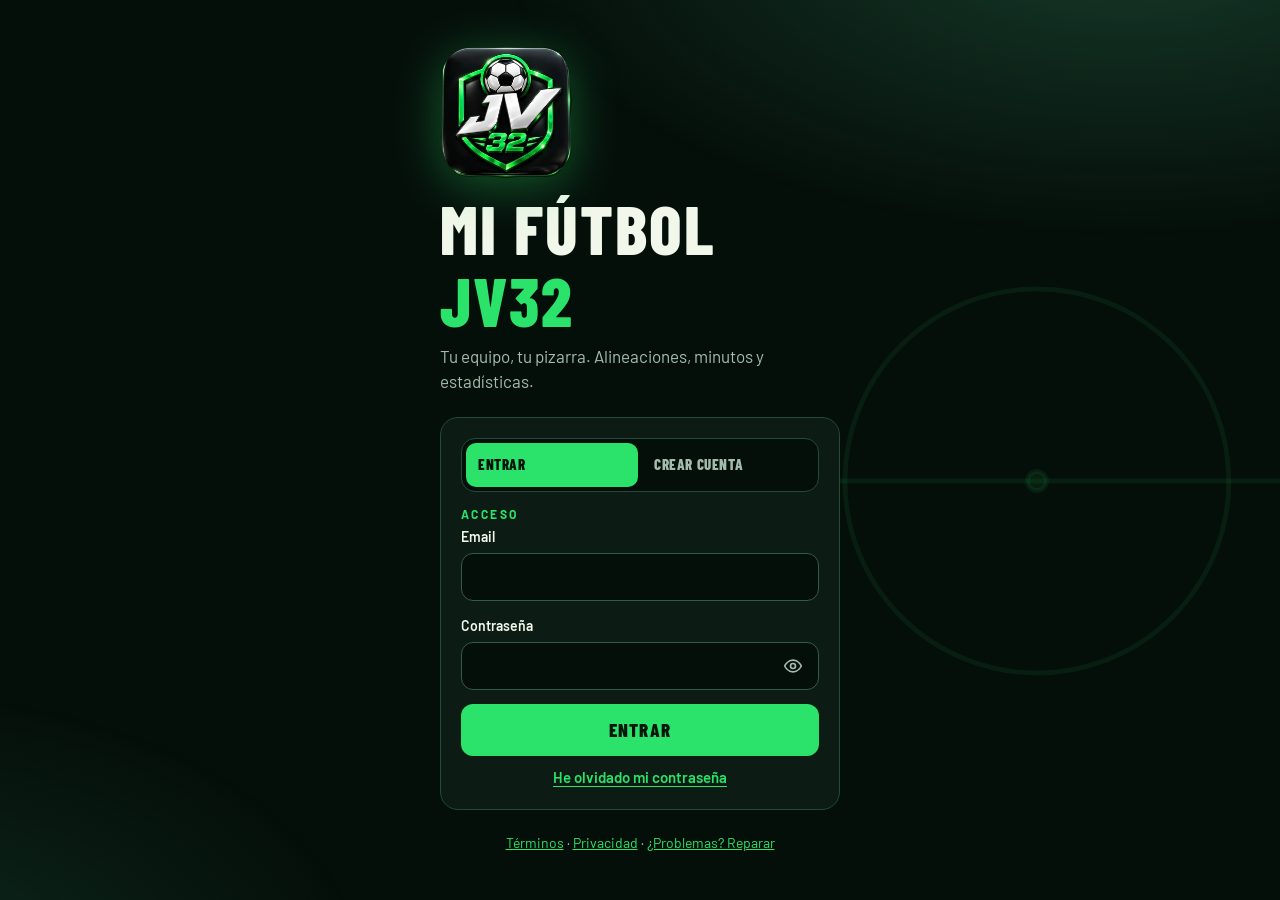
==== index.html @ 144fc96c "v11.64: novedades, guía de uso, tutoriales y pruebas" ====
<!doctype html>
<html lang="es">
<head>
<meta charset="utf-8">
<title>Mi Fútbol JV32</title>
<meta name="app-version" content="11.64">
<meta name="viewport" content="width=device-width,initial-scale=1,viewport-fit=cover">
<meta name="theme-color" content="#050f0a">
<meta name="color-scheme" content="dark">
<meta http-equiv="Content-Security-Policy" content="default-src 'self'; script-src 'self' https://challenges.cloudflare.com; style-src 'self' 'unsafe-inline'; img-src 'self' data: blob: https://tile.openstreetmap.org; font-src 'self'; connect-src 'self' https://*.supabase.co https://nominatim.openstreetmap.org; frame-src https://challenges.cloudflare.com https://www.youtube-nocookie.com; manifest-src 'self'; worker-src 'self'; media-src 'self' blob: https://*.supabase.co; base-uri 'self'; form-action 'self'; object-src 'none'; upgrade-insecure-requests">
<meta name="referrer" content="strict-origin-when-cross-origin">
<meta name="mobile-web-app-capable" content="yes">
<meta name="apple-mobile-web-app-capable" content="yes">
<meta name="apple-mobile-web-app-title" content="Mi Fútbol JV32">
<meta name="apple-mobile-web-app-status-bar-style" content="black-translucent">
<link rel="manifest" href="./manifest.webmanifest">
<link rel="icon" type="image/png" href="./favicon.png">
<link rel="apple-touch-icon" href="./apple-touch-icon.png">
<link rel="preload" href="barlow-400.woff2" as="font" type="font/woff2" crossorigin>
<link rel="stylesheet" href="logo.css?v=11.64">
<link rel="stylesheet" href="styles.css?v=11.64">
<script src="supabase.js"></script>
<script src="config.js"></script>
</head>
<body>
</head>
<body>
<main id="login" class="login"><div><span class="mark xl" role="img" aria-label="Logo JV32"></span><h1 class="login-h1">Mi Fútbol <i>JV32</i></h1><p class="tag">Tu equipo, tu pizarra. Alineaciones, minutos y estadísticas.</p></div><section class="panel"><div class="seg" role="tablist" aria-label="Acceso"><button type="button" role="tab" data-am="login" class="on" aria-selected="true">Entrar</button><button type="button" role="tab" data-am="signup" aria-selected="false">Crear cuenta</button></div><div class="kicker" id="kick">Acceso</div><div id="loginmsg" aria-live="polite"></div><form id="auth" novalidate><label data-f="mail">Email<input name="email" type="email" required autocomplete="username" inputmode="email"></label><label data-f="pw">Contraseña<span class="pw"><input name="password" type="password" minlength="6" required autocomplete="current-password"><button type="button" class="eye" aria-pressed="false" aria-label="Mostrar contraseña"><svg class="ic" width="20" height="20" viewBox="0 0 24 24" fill="none" stroke="currentColor" stroke-width="2" stroke-linecap="round" stroke-linejoin="round" aria-hidden="true"><path d="M2 12s3.5-7 10-7 10 7 10 7-3.5 7-10 7S2 12 2 12z"/><circle cx="12" cy="12" r="3"/></svg></button></span></label><label data-f="pw2" class="hidden">Repite la contraseña<span class="pw"><input name="password2" type="password" autocomplete="new-password"><button type="button" class="eye" aria-pressed="false" aria-label="Mostrar contraseña"><svg class="ic" width="20" height="20" viewBox="0 0 24 24" fill="none" stroke="currentColor" stroke-width="2" stroke-linecap="round" stroke-linejoin="round" aria-hidden="true"><path d="M2 12s3.5-7 10-7 10 7 10 7-3.5 7-10 7S2 12 2 12z"/><circle cx="12" cy="12" r="3"/></svg></button></span></label><label class="chk hidden" data-f="terms"><input type="checkbox" name="terms"><span>He leído y acepto los <a href="#" data-legal="terms">términos de uso</a> y la <a href="#" data-legal="privacy">política de privacidad</a>.</span></label><div id="captcha" class="hidden"></div><button class="primary" id="goBtn" data-auth="login">Entrar</button><button type="button" class="lnk" id="forgot" data-am="reset">He olvidado mi contraseña</button></form></section><p class="legal-links"><a href="#" data-legal="terms">Términos</a> · <a href="#" data-legal="privacy">Privacidad</a> · <a href="#" data-repair>¿Problemas? Reparar</a></p></main>
<div id="app" class="hidden">
<header class="head"><div class="head-in"><div class="brand"><span class="mark" role="img" aria-label="Logo JV32"></span><img id="clubEsc" class="club-esc hidden" alt=""><span class="word">Mi Fútbol <i>JV32</i></span></div><div class="hbtns"><button class="ib" id="sbtn" aria-label="Buscar" title="Buscar"><svg class="ic" width="20" height="20" viewBox="0 0 24 24" fill="none" stroke="currentColor" stroke-width="2" stroke-linecap="round" stroke-linejoin="round" aria-hidden="true"><circle cx="11" cy="11" r="7"/><path d="m21 21-4.3-4.3"/></svg></button><button class="ib" id="acct" aria-label="Mi cuenta" title="Mi cuenta"><svg class="ic" width="20" height="20" viewBox="0 0 24 24" fill="none" stroke="currentColor" stroke-width="2" stroke-linecap="round" stroke-linejoin="round" aria-hidden="true"><path d="M19 21v-2a4 4 0 0 0-4-4H9a4 4 0 0 0-4 4v2"/><circle cx="12" cy="7" r="4"/></svg></button><button class="ib" id="logout" aria-label="Salir" title="Salir"><svg class="ic" width="20" height="20" viewBox="0 0 24 24" fill="none" stroke="currentColor" stroke-width="2" stroke-linecap="round" stroke-linejoin="round" aria-hidden="true"><path d="M9 21H5a2 2 0 0 1-2-2V5a2 2 0 0 1 2-2h4"/><path d="m16 17 5-5-5-5"/><path d="M21 12H9"/></svg></button></div></div></header>
<main class="wrap"><div id="finPro" class="fin-pro-aviso hidden" role="status"></div><div class="switch" role="group" aria-label="Modalidad"><button data-mode="7" class="on" aria-pressed="true">Fútbol 7</button><button data-mode="11" aria-pressed="false">Fútbol 11</button><button data-mode="fs" aria-pressed="false">Fútbol sala</button></div><div id="teams" class="teams"></div><div id="stats" class="stats"></div><div id="view"></div></main>
<nav class="dock" aria-label="Secciones"><button data-tab="inicio" id="iniTab"><svg class="ic" width="24" height="24" viewBox="0 0 24 24" fill="none" stroke="currentColor" stroke-width="2" stroke-linecap="round" stroke-linejoin="round" aria-hidden="true"><path d="m3 10 9-7 9 7v10a2 2 0 0 1-2 2h-4v-7H9v7H5a2 2 0 0 1-2-2z"/></svg><span>Inicio</span></button><button data-tab="plantilla"><svg class="ic" width="24" height="24" viewBox="0 0 24 24" fill="none" stroke="currentColor" stroke-width="2" stroke-linecap="round" stroke-linejoin="round" aria-hidden="true"><path d="M16 21v-2a4 4 0 0 0-4-4H6a4 4 0 0 0-4 4v2"/><circle cx="9" cy="7" r="4"/><path d="M22 21v-2a4 4 0 0 0-3-3.87"/><path d="M16 3.13a4 4 0 0 1 0 7.75"/></svg><span>Plantilla</span></button><button data-tab="partidos"><svg class="ic" width="24" height="24" viewBox="0 0 24 24" fill="none" stroke="currentColor" stroke-width="2" stroke-linecap="round" stroke-linejoin="round" aria-hidden="true"><rect x="3" y="4" width="18" height="18" rx="2"/><path d="M16 2v4M8 2v4M3 10h18"/></svg><span>Partidos</span></button><button data-tab="pizarra"><svg class="ic" width="24" height="24" viewBox="0 0 24 24" fill="none" stroke="currentColor" stroke-width="2" stroke-linecap="round" stroke-linejoin="round" aria-hidden="true"><path d="M12 20h9"/><path d="M16.4 3.6a2.1 2.1 0 0 1 3 3L7.7 18.6a2 2 0 0 1-.9.5l-3 .9a.5.5 0 0 1-.6-.6l.9-3a2 2 0 0 1 .5-.9z"/></svg><span>Pizarra</span></button><button data-tab="entrenos" id="trTab" class="hidden"><svg class="ic" width="24" height="24" viewBox="0 0 24 24" fill="none" stroke="currentColor" stroke-width="2" stroke-linecap="round" stroke-linejoin="round" aria-hidden="true"><rect x="8" y="2" width="8" height="4" rx="1"/><path d="M16 4h2a2 2 0 0 1 2 2v14a2 2 0 0 1-2 2H6a2 2 0 0 1-2-2V6a2 2 0 0 1 2-2h2"/><path d="m9 14 2 2 4-4"/></svg><span>Entrenos</span></button><button data-tab="resumen"><svg class="ic" width="24" height="24" viewBox="0 0 24 24" fill="none" stroke="currentColor" stroke-width="2" stroke-linecap="round" stroke-linejoin="round" aria-hidden="true"><path d="M3 3v18h18"/><path d="M18 17V9"/><path d="M13 17V5"/><path d="M8 17v-3"/></svg><span>Estadísticas</span></button></nav>
<div id="message" class="toasts" aria-live="polite"></div>
</div>
<div id="modal" class="modal hidden" role="dialog" aria-modal="true" aria-labelledby="modalTitle"><div class="dialog"><h2 id="modalTitle">Jugador</h2><form id="playerForm"><label>Nombre<input name="nombre" required maxlength="90" autocomplete="off"></label><label>Dorsal (opcional)<input name="dorsal" type="number" min="0" max="99" step="1" inputmode="numeric" placeholder="Ej.: 7"></label><div class="fi-form"><label>Posición habitual<select name="posicion"></select></label><label>Otra posición<select name="posicion2"></select></label><label>Pie<select name="pie"></select></label></div><label>Foto (opcional)<input name="foto" type="file" accept="image/*"></label><div class="actions"><button class="primary">Guardar</button><button type="button" class="secondary" id="closeModal">Cancelar</button></div></form></div></div>
<div id="info" class="modal hidden" role="dialog" aria-modal="true" aria-labelledby="infoTitle"><div class="dialog"><h2 id="infoTitle"></h2><div id="infoBody" class="legal"></div><div class="actions"><button type="button" class="secondary" id="closeInfo">Cerrar</button></div></div></div>
<script src="estrategias-fs.js?v=11.64"></script>
<script src="abp.js?v=11.64"></script>
<script src="app.js?v=11.64"></script>
</body>
</html>
---- logo.css ----
:root {
  --logo: url("[data-uri]");
  --wm: url("[data-uri]");
}
---- styles.css ----
@font-face {
  font-family: "Barlow Condensed";
  font-style: normal;
  font-weight: 600;
  font-display: swap;
  src: url(barlow-condensed-600.woff2) format("woff2");
}
@font-face {
  font-family: "Barlow Condensed";
  font-style: normal;
  font-weight: 700;
  font-display: swap;
  src: url(barlow-condensed-700.woff2) format("woff2");
}
@font-face {
  font-family: "Barlow Condensed";
  font-style: normal;
  font-weight: 800;
  font-display: swap;
  src: url(barlow-condensed-800.woff2) format("woff2");
}
@font-face {
  font-family: "Barlow";
  font-style: normal;
  font-weight: 400;
  font-display: swap;
  src: url(barlow-400.woff2) format("woff2");
}
@font-face {
  font-family: "Barlow";
  font-style: normal;
  font-weight: 500;
  font-display: swap;
  src: url(barlow-500.woff2) format("woff2");
}
@font-face {
  font-family: "Barlow";
  font-style: normal;
  font-weight: 600;
  font-display: swap;
  src: url(barlow-600.woff2) format("woff2");
}
@font-face {
  font-family: "Barlow";
  font-style: normal;
  font-weight: 700;
  font-display: swap;
  src: url(barlow-700.woff2) format("woff2");
}

:root {
  color-scheme: dark;
  --bg: #050f0a;
  --s1: #0c1c15;
  --s2: #12291f;
  --s3: #183629;
  --line: #244a38;
  --line2: #2f5e47;
  --ink: #f1f7ea;
  --mut: #a3bdad;
  --lime: #2be36a;
  --on-lime: #03140a;
  --win: #4ade80;
  --draw: #fbbf24;
  --loss: #fb7185;
  --r2: 18px;
  --headh: 64px;
  --fd: "Barlow Condensed", "Arial Narrow", Impact, system-ui, sans-serif;
  --fb: "Barlow", system-ui, -apple-system, "Segoe UI", Roboto, sans-serif;
  --ease: cubic-bezier(0.2, 0.7, 0.2, 1);
}
* {
  box-sizing: border-box;
  -webkit-tap-highlight-color: transparent;
}
html {
  -webkit-text-size-adjust: 100%;
}
body {
  margin: 0;
  background: var(--bg);
  color: var(--ink);
  font: 400 16px/1.5 var(--fb);
  min-height: 100vh;
  overflow-x: hidden;
}
body:before {
  content: "";
  position: fixed;
  inset: 0;
  z-index: -2;
  background:
    radial-gradient(900px 440px at 88% -8%, #173b2a 0, transparent 70%),
    radial-gradient(700px 400px at -10% 108%, #0e2a1e 0, transparent 70%);
}
body:after {
  content: "";
  position: fixed;
  inset: 0;
  z-index: -1;
  pointer-events: none;
  background: url("data:image/svg+xml,%3Csvg xmlns='http://www.w3.org/2000/svg' viewBox='0 0 400 400' fill='none' stroke='%232be36a' stroke-opacity='.075' stroke-width='3'%3E%3Ccircle cx='200' cy='200' r='120'/%3E%3Cpath d='M0 200h400'/%3E%3Ccircle cx='200' cy='200' r='6' fill='%232be36a' fill-opacity='.075'/%3E%3C/svg%3E")
    no-repeat 112% 62%/640px;
}
button,
input,
select {
  font: inherit;
  color: inherit;
}
button {
  cursor: pointer;
  border: 0;
  transition:
    background-color 0.15s,
    filter 0.15s,
    opacity 0.15s,
    border-color 0.15s,
    color 0.15s;
}
button:active {
  filter: brightness(0.88);
}
button:disabled {
  opacity: 0.5;
  cursor: not-allowed;
}
:focus-visible {
  outline: 2px solid var(--lime);
  outline-offset: 2px;
}
h1,
h2,
h3 {
  font-family: var(--fd);
  margin: 0;
  font-weight: 800;
  line-height: 1.05;
  letter-spacing: 0.015em;
  text-transform: uppercase;
}
h2 {
  font-size: 32px;
}
h3 {
  font-size: 21px;
}
.kicker {
  font: 700 12px/1 var(--fb);
  letter-spacing: 0.2em;
  text-transform: uppercase;
  color: var(--lime);
  margin-bottom: 6px;
}
.muted {
  color: var(--mut);
  font-size: 14px;
}
.hidden {
  display: none !important;
}
svg.ic {
  flex: none;
  display: block;
}
/* cabecera y marca */
.head {
  position: sticky;
  top: 0;
  z-index: 30;
  min-height: var(--headh);
  background: rgba(5, 15, 10, 0.94);
  border-bottom: 1px solid var(--line);
  padding: calc(env(safe-area-inset-top) + 8px)
    max(16px, env(safe-area-inset-right)) 8px
    max(16px, env(safe-area-inset-left));
}
.head-in {
  max-width: 1180px;
  margin: auto;
  display: flex;
  align-items: center;
  gap: 12px;
}
.brand {
  display: flex;
  align-items: center;
  gap: 10px;
  flex: 1;
  min-width: 0;
}
.mark {
  display: block;
  flex: none;
  width: 42px;
  height: 42px;
  background: var(--logo) center/contain no-repeat;
}
.mark.xl {
  width: 132px;
  height: 132px;
  filter: drop-shadow(0 8px 24px rgba(43, 227, 106, 0.35));
}
.word {
  font: 800 30px/1 var(--fd);
  letter-spacing: 0.05em;
  text-transform: uppercase;
  white-space: nowrap;
}
.word i {
  font-style: normal;
  color: var(--lime);
}
.wrap {
  max-width: 1180px;
  margin: auto;
  padding: 4px max(16px, env(safe-area-inset-right))
    calc(104px + env(safe-area-inset-bottom))
    max(16px, env(safe-area-inset-left));
}
/* modalidad */
.switch {
  display: grid;
  grid-template-columns: 1fr 1fr;
  gap: 4px;
  padding: 4px;
  background: var(--s1);
  border: 1px solid var(--line);
  border-radius: 16px;
  margin: 14px 0;
}
.switch button {
  min-height: 48px;
  border-radius: 12px;
  background: transparent;
  color: var(--mut);
  font: 800 21px/1 var(--fd);
  letter-spacing: 0.07em;
  text-transform: uppercase;
}
.switch button.on {
  background: var(--lime);
  color: var(--on-lime);
}
/* marcador superior */
.stats {
  display: grid;
  grid-template-columns: repeat(4, 1fr);
  background: var(--s1);
  border: 1px solid var(--line);
  border-radius: var(--r2);
  overflow: hidden;
  position: relative;
}
.stats:before {
  content: "";
  position: absolute;
  left: 0;
  right: 0;
  top: 0;
  height: 3px;
  background: linear-gradient(90deg, var(--lime), transparent 75%);
}
.stat {
  padding: 15px 10px 12px;
}
.stats .stat + .stat {
  border-left: 1px solid var(--line);
}
.stat small {
  display: block;
  color: var(--mut);
  font-size: 12px;
  font-weight: 600;
}
.stat b {
  display: block;
  font: 800 36px/1.05 var(--fd);
  margin-top: 2px;
}
/* paneles y filas */
.panel {
  background: var(--s1);
  border: 1px solid var(--line);
  border-radius: var(--r2);
  padding: 16px;
  margin-top: 14px;
}
.bar {
  display: flex;
  align-items: flex-start;
  justify-content: space-between;
  gap: 12px;
  margin-bottom: 14px;
}
.actions {
  display: flex;
  align-items: center;
  gap: 8px;
}
.row {
  display: flex;
  align-items: center;
  gap: 12px;
  background: var(--s2);
  border: 1px solid var(--line);
  border-radius: 14px;
  padding: 10px;
  margin: 8px 0;
}
.info {
  flex: 1;
  min-width: 0;
}
.info strong {
  display: block;
  font: 700 21px/1.15 var(--fd);
  letter-spacing: 0.02em;
  white-space: nowrap;
  overflow: hidden;
  text-overflow: ellipsis;
}
.info small {
  display: block;
  color: var(--mut);
  font-size: 13px;
  margin-top: 3px;
}
.avatar {
  width: 48px;
  height: 48px;
  border-radius: 14px;
  object-fit: cover;
  background: var(--s3);
  color: var(--lime);
  border: 1px solid var(--line2);
  display: grid;
  place-items: center;
  font: 800 25px/1 var(--fd);
  flex: none;
}
.mini {
  display: flex;
  flex-wrap: wrap;
  gap: 2px 14px;
  margin-top: 3px;
  color: var(--mut);
  font-size: 13px;
}
.mini b {
  font: 800 18px var(--fd);
  color: var(--ink);
  margin-right: 4px;
}
.blank {
  display: grid;
  justify-items: center;
  gap: 6px;
  text-align: center;
  padding: 34px 12px;
  color: var(--mut);
}
.blank b {
  font: 800 22px var(--fd);
  color: var(--ink);
  letter-spacing: 0.03em;
  text-transform: uppercase;
}
.blank svg {
  color: var(--lime);
  opacity: 0.8;
}
.dtile {
  width: 52px;
  height: 52px;
  border-radius: 14px;
  background: var(--s3);
  border: 1px solid var(--line2);
  display: grid;
  place-content: center;
  text-align: center;
  flex: none;
}
.dtile b {
  font: 800 24px/1 var(--fd);
  color: var(--ink);
}
.dtile span {
  font: 700 11px/1.1 var(--fb);
  letter-spacing: 0.12em;
  text-transform: uppercase;
  color: var(--lime);
}
.mrow {
  flex-wrap: wrap;
}
.mrow .actions {
  margin-left: auto;
}
.mrow .info small.cl {
  display: -webkit-box;
  -webkit-line-clamp: 2;
  -webkit-box-orient: vertical;
  overflow: hidden;
}
.res {
  display: inline-block;
  white-space: nowrap;
  border-radius: 8px;
  padding: 1px 9px;
  margin: 0 8px 2px 0;
  font: 800 15px/1.5 var(--fd);
  letter-spacing: 0.04em;
  border: 1px solid;
}
.res.w {
  color: var(--win);
  background: rgba(74, 222, 128, 0.12);
  border-color: rgba(74, 222, 128, 0.45);
}
.res.d {
  color: var(--draw);
  background: rgba(251, 191, 36, 0.12);
  border-color: rgba(251, 191, 36, 0.45);
}
.res.l {
  color: var(--loss);
  background: rgba(251, 113, 133, 0.12);
  border-color: rgba(251, 113, 133, 0.45);
}
.avatar.res {
  display: grid;
  place-items: center;
  width: 48px;
  height: 48px;
  border-radius: 14px;
  margin: 0;
  padding: 0;
  font: 800 24px/1 var(--fd);
  letter-spacing: 0;
  border: 1px solid;
}
.avatar.res:not(.w):not(.d):not(.l) {
  background: var(--s3);
  color: var(--mut);
  border-color: var(--line2);
}
/* botones */
.primary,
.secondary,
.danger {
  display: inline-flex;
  align-items: center;
  justify-content: center;
  gap: 8px;
  min-height: 46px;
  padding: 0 18px;
  border-radius: 12px;
  font: 800 17px/1 var(--fd);
  letter-spacing: 0.06em;
  text-transform: uppercase;
  border: 1px solid transparent;
}
.primary {
  background: var(--lime);
  color: var(--on-lime);
}
.primary:hover {
  filter: brightness(1.07);
}
.secondary {
  background: var(--s3);
  color: var(--ink);
  border-color: var(--line2);
}
.danger {
  background: #2a1519;
  color: #ffb4be;
  border-color: #5b2a33;
}
.small {
  min-height: 40px;
  padding: 0 14px;
  font-size: 15px;
}
.ib {
  width: 44px;
  height: 44px;
  display: inline-grid;
  place-items: center;
  border-radius: 12px;
  background: var(--s3);
  color: var(--ink);
  border: 1px solid var(--line2);
}
.ib.d {
  background: #2a1519;
  color: #ffb4be;
  border-color: #5b2a33;
}
.ib:hover {
  border-color: var(--lime);
}
@media (pointer: coarse) {
  .small {
    min-height: 44px;
  }
}
/* formularios */
.formgrid {
  display: grid;
  grid-template-columns: 1fr 1fr;
  gap: 12px;
}
label {
  display: grid;
  gap: 6px;
  color: var(--ink);
  font-size: 14px;
  font-weight: 600;
  margin: 0 0 14px;
}
input,
select {
  min-height: 48px;
  padding: 10px 12px;
  border: 1px solid var(--line2);
  border-radius: 12px;
  background: var(--bg);
  color: var(--ink);
  width: 100%;
  font-size: 16px;
}
input::placeholder {
  color: #6f8c7b;
}
select {
  appearance: none;
  -webkit-appearance: none;
  padding-right: 38px;
  background: var(--bg)
    url("data:image/svg+xml,%3Csvg xmlns='http://www.w3.org/2000/svg' width='16' height='16' viewBox='0 0 24 24' fill='none' stroke='%232be36a' stroke-width='3' stroke-linecap='round' stroke-linejoin='round'%3E%3Cpath d='m6 9 6 6 6-6'/%3E%3C/svg%3E")
    no-repeat right 12px center;
}
input:focus-visible,
select:focus-visible {
  outline: 2px solid var(--lime);
  outline-offset: 1px;
  border-color: var(--lime);
}
.score {
  display: grid;
  grid-template-columns: 1fr auto 1fr;
  align-items: end;
  gap: 10px;
  background: var(--s2);
  border: 1px solid var(--line);
  border-radius: 16px;
  padding: 12px;
  margin: 0 0 14px;
}
.score label {
  margin: 0;
  text-align: center;
  font-size: 13px;
  color: var(--mut);
}
.score input {
  min-height: 68px;
  text-align: center;
  font: 800 44px/1 var(--fd);
  padding: 0;
  background: var(--bg);
  color: var(--lime);
}
.score .dash {
  font: 800 36px/1 var(--fd);
  color: var(--mut);
  padding-bottom: 18px;
}
.score .hint {
  grid-column: 1/-1;
  margin: 0;
  text-align: center;
  color: var(--mut);
  font-size: 13px;
}
/* toast */
.toasts {
  position: fixed;
  z-index: 60;
  left: 0;
  right: 0;
  bottom: calc(84px + env(safe-area-inset-bottom));
  display: grid;
  justify-items: center;
  padding: 0 16px;
  pointer-events: none;
}
.message {
  pointer-events: none;
  display: flex;
  align-items: center;
  gap: 10px;
  max-width: 560px;
  width: 100%;
  padding: 12px 12px 12px 16px;
  border-radius: 14px;
  background: #2b2314;
  border: 1px solid #6b5420;
  color: #ffe9b8;
  font-size: 15px;
  box-shadow: 0 10px 30px #000a;
  animation: rise 0.25s var(--ease);
}
.message span {
  flex: 1;
}
.message.ok {
  background: #112d1d;
  border-color: #2f6b45;
  color: #d8ffc0;
}
.message .x {
  pointer-events: auto;
  width: 36px;
  height: 36px;
  border-radius: 10px;
  background: transparent;
  color: inherit;
  display: grid;
  place-items: center;
  flex: none;
}
#loginmsg .message {
  pointer-events: auto;
  position: static;
  box-shadow: none;
  margin: 0 0 14px;
}
/* acceso */
.login {
  min-height: 100vh;
  display: grid;
  align-content: center;
  gap: 22px;
  max-width: 440px;
  margin: auto;
  padding: 28px 20px;
}
.login h1 {
  font-size: clamp(44px, 13vw, 68px);
  letter-spacing: 0.03em;
  margin-top: 14px;
}
.login h1 i {
  font-style: normal;
  color: var(--lime);
}
.login .tag {
  color: var(--mut);
  font-size: 17px;
  margin: 8px 0 0;
}
.login .panel {
  margin: 0;
  padding: 20px;
}
.login .primary {
  width: 100%;
  min-height: 52px;
  font-size: 19px;
}
/* navegación inferior / lateral */
.dock {
  position: fixed;
  z-index: 40;
  left: 0;
  right: 0;
  bottom: 0;
  display: grid;
  grid-template-columns: repeat(3, 1fr);
  background: rgba(8, 22, 15, 0.97);
  border-top: 1px solid var(--line);
  padding: 6px max(8px, env(safe-area-inset-right))
    calc(6px + env(safe-area-inset-bottom)) max(8px, env(safe-area-inset-left));
}
.dock button {
  display: flex;
  flex-direction: column;
  align-items: center;
  justify-content: center;
  gap: 3px;
  min-height: 56px;
  background: transparent;
  color: var(--mut);
  font: 600 12px/1 var(--fb);
  letter-spacing: 0.05em;
  border-radius: 14px;
  position: relative;
}
.dock button[aria-current="page"] {
  color: var(--lime);
}
.dock button[aria-current="page"]:before {
  content: "";
  position: absolute;
  top: -7px;
  width: 30px;
  height: 3px;
  border-radius: 0 0 3px 3px;
  background: var(--lime);
}
@media (min-width: 900px) {
  .dock {
    top: var(--headh);
    right: auto;
    bottom: 0;
    width: 96px;
    grid-template-columns: 1fr;
    grid-auto-rows: 78px;
    align-content: start;
    padding: 18px 8px;
    border-top: 0;
    border-right: 1px solid var(--line);
  }
  .dock button[aria-current="page"]:before {
    top: auto;
    left: -9px;
    width: 3px;
    height: 30px;
    border-radius: 0 3px 3px 0;
  }
  .wrap {
    padding-left: calc(96px + 28px);
    padding-bottom: 48px;
  }
  .toasts {
    bottom: 24px;
    left: 96px;
  }
}
/* editor de partido */
.lineup-layout {
  display: grid;
  grid-template-columns: minmax(250px, 1fr) minmax(220px, 0.8fr);
  gap: 18px;
}
.lineup-layout > div {
  min-width: 0;
}
.position-help {
  display: flex;
  justify-content: space-between;
  align-items: center;
  gap: 10px;
  margin: 0 0 12px;
}
.position-help select {
  width: auto;
  min-width: 128px;
  font: 800 20px var(--fd);
  letter-spacing: 0.05em;
}
.tools {
  display: flex;
  gap: 10px;
  align-items: center;
  flex-wrap: wrap;
  margin: 0 0 10px;
}
.tools .muted {
  flex-basis: 100%;
  font-size: 13px;
}
.pchips {
  display: flex;
  flex-wrap: wrap;
  gap: 6px;
  max-height: 140px;
  overflow: auto;
  margin: 0 0 12px;
  padding: 2px;
}
.pchip {
  display: flex;
  align-items: center;
  gap: 7px;
  min-height: 40px;
  padding: 4px 12px 4px 5px;
  border-radius: 999px;
  background: var(--s2);
  border: 1px solid var(--line2);
  font: 700 16px var(--fd);
  letter-spacing: 0.03em;
  cursor: grab;
  user-select: none;
  -webkit-user-select: none;
  -webkit-touch-callout: none;
  touch-action: pan-x;
  white-space: nowrap;
}
.pchip .avatar {
  width: 30px;
  height: 30px;
  border-radius: 50%;
  font-size: 15px;
}
.pchip.placed {
  opacity: 0.4;
}
.pchip.sel {
  outline: 2px solid var(--lime);
  opacity: 1;
  background: var(--s3);
}
.field {
  position: relative;
  width: 100%;
  aspect-ratio: 7/10;
  border-radius: 22px;
  overflow: hidden;
  background: repeating-linear-gradient(180deg, #0e3a24 0 10%, #104228 10% 20%);
  border: 1px solid var(--line2);
  box-shadow:
    0 0 0 4px var(--s1),
    0 18px 40px #0009,
    inset 0 0 70px #0007;
}
.field:before {
  content: "";
  position: absolute;
  inset: 4% 6%;
  border: 2px solid rgba(232, 245, 216, 0.7);
  border-radius: 4px;
  pointer-events: none;
}
.field .line,
.field .circle,
.field .box,
.field .six,
.field .spot {
  position: absolute;
  pointer-events: none;
  border: 2px solid rgba(232, 245, 216, 0.7);
}
.field .wm {
  position: absolute;
  left: 50%;
  top: 50%;
  width: 46%;
  aspect-ratio: 1;
  transform: translate(-50%, -50%);
  background: var(--wm) center/contain no-repeat;
  opacity: 0.3;
  pointer-events: none;
}
.field .mid {
  left: 6%;
  right: 6%;
  top: 50%;
  height: 0;
  border-width: 2px 0 0;
}
.field .circle {
  width: 24%;
  aspect-ratio: 1;
  border-radius: 50%;
  left: 38%;
  top: 50%;
  transform: translateY(-50%);
}
.field .spot {
  width: 8px;
  height: 8px;
  border-radius: 50%;
  background: rgba(232, 245, 216, 0.8);
  left: calc(50% - 4px);
  top: calc(50% - 4px);
  border: 0;
}
.field .box {
  width: 48%;
  height: 15%;
  left: 26%;
  border-radius: 2px;
}
.field .box.t {
  top: 4%;
  border-top: 0;
}
.field .box.b {
  bottom: 4%;
  border-bottom: 0;
}
.field .six {
  width: 24%;
  height: 6%;
  left: 38%;
}
.field .six.t {
  top: 4%;
  border-top: 0;
}
.field .six.b {
  bottom: 4%;
  border-bottom: 0;
}
.slot {
  position: absolute;
  transform: translate(-50%, -50%);
  width: 68px;
  text-align: center;
  z-index: 2;
}
.slot button {
  width: 46px;
  height: 46px;
  border-radius: 50%;
  margin: 0 auto;
  display: grid;
  place-items: center;
  overflow: hidden;
  padding: 0;
  background: rgba(5, 15, 10, 0.55);
  color: var(--lime);
  border: 2px dashed var(--lime);
  font: 800 26px/1 var(--fd);
  touch-action: none;
  user-select: none;
  -webkit-user-select: none;
  -webkit-touch-callout: none;
}
.slot button.fill {
  background: var(--lime);
  color: var(--on-lime);
  border: 2px solid #d6ffe4;
  font-size: 25px;
  box-shadow:
    0 0 0 3px rgba(43, 227, 106, 0.28),
    0 5px 12px #0008;
}
.slot button img {
  width: 100%;
  height: 100%;
  object-fit: cover;
  pointer-events: none;
  -webkit-user-drag: none;
}
.slot span {
  display: block;
  width: fit-content;
  max-width: 100%;
  margin: 4px auto 0;
  font: 700 14px/1.25 var(--fd);
  letter-spacing: 0.03em;
  background: rgba(5, 15, 10, 0.86);
  border-radius: 8px;
  padding: 1px 7px;
  color: var(--ink);
  white-space: nowrap;
  overflow: hidden;
  text-overflow: ellipsis;
}
.slot button.sel {
  outline: 3px solid #fff;
  outline-offset: 2px;
}
.slot button.over {
  outline: 3px solid #fff;
  transform: scale(1.16);
}
.slotmenu {
  display: grid;
  grid-template-columns: repeat(2, 1fr);
  gap: 7px;
  margin-top: 12px;
}
.slotmenu button {
  text-align: left;
  min-height: 44px;
  padding: 0 12px;
  border-radius: 10px;
  background: var(--s2);
  border: 1px solid var(--line2);
  color: var(--ink);
  font: 700 17px var(--fd);
  letter-spacing: 0.03em;
}
.slotmenu button.selected {
  outline: 2px solid var(--lime);
}
.slotmenu .danger {
  font-size: 16px;
}
.ghost {
  position: fixed;
  z-index: 1000;
  pointer-events: none;
  transform: translate(-50%, -140%);
  background: var(--lime);
  color: var(--on-lime);
  font: 800 17px var(--fd);
  letter-spacing: 0.04em;
  padding: 6px 14px;
  border-radius: 999px;
  box-shadow: 0 6px 18px #000b;
}
.checkline {
  display: grid;
  grid-template-columns: minmax(130px, 1fr) 44px 54px 62px 54px;
  gap: 4px;
  align-items: center;
  border-bottom: 1px solid var(--line);
  padding: 6px 0;
}
.checkline.muted {
  font-size: 12px;
  font-weight: 600;
  padding-top: 0;
}
.checkline > span:first-child {
  font: 700 18px var(--fd);
  letter-spacing: 0.02em;
  overflow: hidden;
  text-overflow: ellipsis;
  white-space: nowrap;
}
.checkline.muted > span:first-child {
  font: 600 12px var(--fb);
}
input[type="checkbox"] {
  width: 24px;
  height: 24px;
  min-height: 0;
  padding: 0;
  accent-color: var(--lime);
  justify-self: center;
}
.checkline input[type="number"] {
  min-height: 40px;
  padding: 0;
  text-align: center;
  font-size: 16px;
}
.badge {
  display: inline-block;
  color: var(--lime);
  background: var(--s3);
  border: 1px solid var(--line2);
  border-radius: 8px;
  padding: 2px 10px;
  font: 700 16px var(--fd);
  letter-spacing: 0.03em;
  margin: 3px 4px 3px 0;
}
.savebar {
  position: sticky;
  bottom: calc(72px + env(safe-area-inset-bottom));
  z-index: 20;
  display: flex;
  gap: 10px;
  margin: 18px -16px -16px;
  padding: 10px 16px;
  background: var(--s1);
  border-top: 1px solid var(--line);
  border-radius: 0 0 var(--r2) var(--r2);
}
.savebar .primary {
  flex: 1;
  white-space: nowrap;
  padding: 0 12px;
}
.savebar .secondary {
  padding: 0 16px;
}
@media (min-width: 900px) {
  .savebar {
    bottom: 0;
  }
}
/* estadisticas */
.tstats {
  display: grid;
  grid-template-columns: repeat(3, 1fr);
  gap: 10px;
}
.tstats .stat {
  background: var(--s2);
  border: 1px solid var(--line);
  border-left: 4px solid var(--line2);
  border-radius: 14px;
}
.tstats .stat b {
  font-size: 40px;
}
.tstats .w {
  border-left-color: var(--win);
}
.tstats .d {
  border-left-color: var(--draw);
}
.tstats .l {
  border-left-color: var(--loss);
}
.tstats .g {
  border-left-color: var(--lime);
}
.formline {
  display: flex;
  align-items: center;
  gap: 8px;
  margin-top: 14px;
  flex-wrap: wrap;
}
.formline > .muted {
  margin-right: 4px;
}
.fchip {
  width: 34px;
  height: 34px;
  border-radius: 50%;
  display: grid;
  place-items: center;
  font: 800 18px/1 var(--fd);
  border: 1px solid;
}
.fchip.w {
  color: var(--win);
  background: rgba(74, 222, 128, 0.12);
  border-color: rgba(74, 222, 128, 0.5);
}
.fchip.d {
  color: var(--draw);
  background: rgba(251, 191, 36, 0.12);
  border-color: rgba(251, 191, 36, 0.5);
}
.fchip.l {
  color: var(--loss);
  background: rgba(251, 113, 133, 0.12);
  border-color: rgba(251, 113, 133, 0.5);
}
.vsbar {
  height: 10px;
  border-radius: 99px;
  background: var(--loss);
  overflow: hidden;
  margin-top: 16px;
}
.vsbar i {
  display: block;
  height: 100%;
  background: var(--lime);
}
.vsleg {
  display: flex;
  justify-content: space-between;
  color: var(--mut);
  font-size: 13px;
  margin-top: 6px;
}
.vsleg b {
  font: 800 18px var(--fd);
  color: var(--ink);
}
.big {
  text-align: right;
  flex: none;
}
.big b {
  display: block;
  font: 800 34px/1 var(--fd);
  color: var(--lime);
}
.big small {
  color: var(--mut);
  font-size: 12px;
}
.rank {
  width: 24px;
  text-align: center;
  font: 800 20px var(--fd);
  color: var(--mut);
  flex: none;
}
/* ventana */
.modal {
  position: fixed;
  inset: 0;
  z-index: 80;
  display: grid;
  align-items: end;
  justify-items: center;
  background: rgba(2, 8, 5, 0.8);
  padding: 0;
}
.dialog {
  background: var(--s1);
  border: 1px solid var(--line2);
  border-radius: 22px 22px 0 0;
  padding: 22px 18px calc(20px + env(safe-area-inset-bottom));
  width: min(100%, 480px);
  animation: rise 0.25s var(--ease);
}
.dialog h2 {
  margin-bottom: 14px;
}
.dialog input[type="file"] {
  padding: 9px 12px;
}
@media (min-width: 700px) {
  .modal {
    align-items: center;
    padding: 16px;
  }
  .dialog {
    border-radius: 22px;
  }
}
@keyframes rise {
  from {
    opacity: 0;
    transform: translateY(10px);
  }
  to {
    opacity: 1;
    transform: none;
  }
}
.enter > * {
  animation: rise 0.3s var(--ease) both;
}
@media (max-width: 700px) {
  .mrow .info {
    flex: 1 1 0;
  }
  .mrow .actions {
    flex: 0 0 100%;
    justify-content: flex-end;
    margin-top: 2px;
  }
  .stat b {
    font-size: 32px;
  }
  .formgrid,
  .lineup-layout {
    grid-template-columns: 1fr;
  }
  .formgrid {
    gap: 0;
  }
  .field {
    max-width: 480px;
    margin: auto;
  }
  .checkline {
    grid-template-columns: minmax(100px, 1fr) 38px 46px 54px 48px;
  }
  .slot {
    width: 60px;
  }
  .slot button {
    width: 42px;
    height: 42px;
    font-size: 22px;
  }
  .slot span {
    font-size: 13px;
    padding: 0 5px;
  }
  .tstats .stat b {
    font-size: 34px;
  }
  .h2s {
    font-size: 28px;
  }
  .word {
    font-size: 27px;
  }
}
@media (min-width: 701px) {
  .field {
    width: min(100%, max(300px, calc((100vh - 340px) * 0.7)));
    margin: 0 auto;
  }
}
@media (pointer: coarse) {
  .pchips {
    flex-wrap: nowrap;
    overflow-x: auto;
    overflow-y: hidden;
    max-height: none;
    padding-bottom: 6px;
  }
}
@media (prefers-reduced-motion: reduce) {
  *,
  *:before,
  *:after {
    animation: none !important;
    transition: none !important;
  }
}
/* pizarra */
@media (max-width: 899px) {
  .dock {
    grid-template-columns: repeat(4, 1fr);
  }
}
.btools {
  display: flex;
  flex-wrap: wrap;
  gap: 8px;
  align-items: center;
  margin: 0 0 12px;
}
.seg {
  display: flex;
  gap: 4px;
  padding: 3px;
  background: var(--bg);
  border: 1px solid var(--line);
  border-radius: 14px;
}
.seg button {
  min-height: 42px;
  padding: 0 12px;
  border-radius: 11px;
  background: transparent;
  color: var(--mut);
  display: inline-flex;
  align-items: center;
  gap: 6px;
  font: 800 16px/1 var(--fd);
  letter-spacing: 0.05em;
  text-transform: uppercase;
}
.seg button[aria-pressed="true"] {
  background: var(--lime);
  color: var(--on-lime);
}
.swatches {
  display: flex;
  gap: 0;
}
.sw {
  width: 44px;
  height: 44px;
  border-radius: 50%;
  background: transparent;
  display: grid;
  place-items: center;
  padding: 0;
}
.sw i {
  display: block;
  width: 26px;
  height: 26px;
  border-radius: 50%;
  background: var(--c);
  border: 2px solid rgba(255, 255, 255, 0.4);
}
.sw[aria-pressed="true"] i {
  box-shadow:
    0 0 0 3px var(--s1),
    0 0 0 5px var(--lime);
}
.bsep {
  flex: 1;
}
.bgsel {
  display: flex;
  align-items: center;
  gap: 8px;
  margin: 0 0 12px;
  font-size: 13px;
  color: var(--mut);
}
.bgsel select {
  min-height: 44px;
  font: 700 17px var(--fd);
  letter-spacing: 0.03em;
}
.bfield {
  display: grid;
  justify-items: center;
}
#bcanvas {
  position: absolute;
  inset: 0;
  width: 100%;
  height: 100%;
  z-index: 3;
  touch-action: none;
  cursor: crosshair;
  user-select: none;
  -webkit-user-select: none;
  -webkit-touch-callout: none;
}
.slot.tk,
.slot.tk button {
  pointer-events: none;
}
.board.present {
  position: fixed;
  inset: 0;
  z-index: 70;
  margin: 0;
  border: 0;
  border-radius: 0;
  background: var(--bg);
  display: flex;
  flex-direction: column;
  padding: calc(env(safe-area-inset-top) + 8px) 12px
    calc(env(safe-area-inset-bottom) + 8px);
}
.board.present .bar,
.board.present .bgsel {
  display: none;
}
.board.present .btools {
  margin-bottom: 8px;
  justify-content: center;
}
.board.present .bfield {
  flex: 1;
  min-height: 0;
  grid-template-rows: minmax(0, 1fr);
  align-items: center;
}
.board.present .field {
  height: 100%;
  width: auto;
  max-width: 100%;
  aspect-ratio: 7/10;
  margin: 0 auto;
}
@media (max-width: 700px) {
  .seg button {
    padding: 0 9px;
    font-size: 15px;
  }
  .btools {
    gap: 6px;
  }
}
body.tab-pizarra .stats {
  display: none;
}
body.tab-pizarra .switch {
  margin-bottom: 0;
}
@media (max-width: 700px) {
  .board:not(.present) .bar {
    display: none;
  }
  .board:not(.present) {
    padding: 12px;
    margin-top: 10px;
  }
  .btools .secondary.small,
  .btools .primary.small {
    flex: 1 1 130px;
  }
  .swatches .sw {
    width: 40px;
  }
}
.seg {
  display: grid;
  grid-template-columns: 1fr 1fr;
  gap: 4px;
  padding: 4px;
  background: var(--bg);
  border: 1px solid var(--line);
  border-radius: 14px;
  margin-bottom: 16px;
}
.seg button {
  white-space: nowrap;
  min-height: 44px;
  border-radius: 10px;
  background: transparent;
  color: var(--mut);
  font: 800 15px/1 var(--fd);
  letter-spacing: 0.04em;
  text-transform: uppercase;
  border: 0;
  cursor: pointer;
}
.seg button.on {
  background: var(--lime);
  color: var(--on-lime);
}
label.chk {
  display: flex;
  align-items: flex-start;
  gap: 10px;
  font-weight: 500;
  font-size: 14px;
  color: var(--mut);
  line-height: 1.4;
}
label.chk input {
  width: 22px;
  height: 22px;
  flex: none;
  margin-top: 1px;
}
.lnk {
  background: none;
  border: 0;
  color: var(--lime);
  font: 600 15px/1.2 var(--fb);
  text-decoration: underline;
  text-underline-offset: 3px;
  padding: 12px 0 0;
  width: 100%;
  cursor: pointer;
}
.legal-links {
  text-align: center;
  font-size: 14px;
  color: var(--mut);
  margin: 0;
}
.legal-links a,
.legal a,
label.chk a {
  color: var(--lime);
}
/* los botones-enlace (pago, gestionar suscripción) dentro de textos legales mantienen su color */
.legal a.primary {
  color: var(--on-lime);
}
.legal a.secondary {
  color: var(--ink);
  text-decoration: none;
}
.legal {
  max-height: 58vh;
  overflow: auto;
  font-size: 14.5px;
  line-height: 1.6;
  color: var(--mut);
  margin: 10px 0 4px;
  padding-right: 4px;
}
.legal h3 {
  font: 800 17px/1.2 var(--fd);
  letter-spacing: 0.05em;
  text-transform: uppercase;
  color: var(--ink);
  margin: 16px 0 4px;
}
.legal p {
  margin: 0 0 8px;
}
.legal b {
  color: var(--ink);
}
.stack {
  display: grid;
  gap: 10px;
  margin-top: 14px;
}
.stack .secondary,
.stack .danger {
  width: 100%;
}
.hbtns {
  display: flex;
  gap: 8px;
}
.toasts {
  z-index: 90;
}
#loginmsg .message.ok {
  background: #0f2a1b;
  border-color: #1f6b41;
  color: #c8f7d8;
}
.switch {
  grid-template-columns: repeat(3, 1fr);
}
.switch button {
  font-size: clamp(14px, 4.3vw, 20px);
  letter-spacing: 0.03em;
  white-space: nowrap;
  padding: 0 4px;
}
.stack a.primary {
  display: inline-flex;
  align-items: center;
  justify-content: center;
  min-height: 52px;
  text-decoration: none;
  border-radius: 12px;
}
.usage {
  display: grid;
  gap: 6px;
  margin: 8px 0 0;
  font-size: 14px;
}
.usage div {
  display: flex;
  justify-content: space-between;
  gap: 10px;
  padding: 8px 10px;
  background: var(--bg);
  border: 1px solid var(--line);
  border-radius: 10px;
}
.usage b {
  color: var(--ink);
}
.price {
  font: 800 30px/1 var(--fd);
  color: var(--ink) !important;
  margin: 6px 0 2px;
}
.price small {
  font: 500 14px var(--fb);
  color: var(--mut);
}
/* v11.18: Pro mensual */
.price-mes {
  margin: 2px 0 6px;
  color: var(--mut);
  font-size: 14px;
}
.price-mes b {
  color: var(--ink);
}
.ahorro {
  display: inline-block;
  margin-left: 6px;
  padding: 1px 7px;
  border-radius: 999px;
  background: rgba(0, 0, 0, 0.18);
  font-size: 12px;
  font-weight: 700;
  vertical-align: middle;
}
.porque {
  margin: 4px 0 12px;
  color: var(--mut);
  font-size: 14px;
}
.porque summary {
  cursor: pointer;
  color: var(--ink);
  font-weight: 600;
}
.porque p {
  margin: 6px 0 0;
}
.pro-fin {
  border: 1px solid var(--line2);
  border-left: 4px solid var(--lime);
  border-radius: 10px;
  padding: 10px 12px;
}
@media (max-width: 480px) {
  .word {
    font-size: 21px;
    letter-spacing: 0.02em;
  }
  .hbtns {
    gap: 6px;
  }
  .hbtns .ib {
    width: 40px;
    height: 40px;
  }
}
#upd {
  position: fixed;
  z-index: 95;
  left: 12px;
  right: 12px;
  bottom: calc(88px + env(safe-area-inset-bottom));
  max-width: 560px;
  margin: auto;
  display: flex;
  align-items: center;
  gap: 12px;
  padding: 12px 12px 12px 16px;
  border-radius: 14px;
  background: #0f2a1b;
  border: 1px solid #1f6b41;
  color: #c8f7d8;
  font-size: 15px;
  box-shadow: 0 10px 30px #000a;
}
#upd span {
  flex: 1;
}
#upd button {
  min-height: 40px;
  padding: 0 16px;
  border-radius: 10px;
  border: 0;
  background: var(--lime);
  color: var(--on-lime);
  font: 800 15px/1 var(--fd);
  letter-spacing: 0.05em;
  text-transform: uppercase;
  cursor: pointer;
}
@media (min-width: 900px) {
  #upd {
    left: 96px;
    bottom: 24px;
    margin: 0;
  }
}

.login-h1 {
  margin-top: 14px;
}
#captcha {
  display: flex;
  justify-content: center;
  margin: 10px 0;
}
#captcha.hidden {
  display: none;
}

/* Logo en el centro de la pantalla de la app */
#app:not(.hidden):before {
  content: "";
  position: fixed;
  left: 50%;
  top: 50%;
  width: min(62vw, 340px);
  aspect-ratio: 1;
  transform: translate(-50%, -50%);
  background: var(--logo) center/contain no-repeat;
  opacity: 0.34;
  pointer-events: none;
  z-index: 0;
}
#app .wrap {
  position: relative;
  z-index: 1;
}
/* Campo de fútbol sala: pista azul, áreas semicirculares, sin área pequeña */
.field.fs {
  background: repeating-linear-gradient(
    90deg,
    #0f3b57 0 7.14%,
    #12476a 7.14% 14.28%
  );
}
.field.fs .circle {
  width: 30%;
  left: 35%;
}
.field.fs .box {
  width: 76%;
  height: 15%;
  left: 12%;
  border-radius: 0;
}
.field.fs .box.t {
  border-radius: 0 0 50% 50% / 0 0 100% 100%;
}
.field.fs .box.b {
  border-radius: 50% 50% 0 0 / 100% 100% 0 0;
}
.field.fs .pen,
.field.fs .pen2 {
  position: absolute;
  width: 8px;
  height: 8px;
  border-radius: 50%;
  background: rgba(232, 245, 216, 0.8);
  left: calc(50% - 4px);
  pointer-events: none;
}
.field.fs .pen.t {
  top: calc(4% + 13.8%);
}
.field.fs .pen2.t {
  top: calc(4% + 23%);
}
.field.fs .pen.b {
  bottom: calc(4% + 13.8%);
}
.field.fs .pen2.b {
  bottom: calc(4% + 23%);
}
.field.fs .corner {
  position: absolute;
  width: 4%;
  aspect-ratio: 1;
  border: 2px solid rgba(232, 245, 216, 0.7);
  pointer-events: none;
}
.field.fs .c1 {
  left: 6%;
  top: 4%;
  border-radius: 0 0 100% 0;
  border-width: 0 2px 2px 0;
}
.field.fs .c2 {
  right: 6%;
  top: 4%;
  border-radius: 0 0 0 100%;
  border-width: 0 0 2px 2px;
}
.field.fs .c3 {
  left: 6%;
  bottom: 4%;
  border-radius: 0 100% 0 0;
  border-width: 2px 2px 0 0;
}
.field.fs .c4 {
  right: 6%;
  bottom: 4%;
  border-radius: 100% 0 0 0;
  border-width: 2px 0 0 2px;
}
/* Foto ampliada */
img.avatar.zoomable {
  cursor: zoom-in;
}
#zoom {
  position: fixed;
  inset: 0;
  z-index: 100;
  background: rgba(0, 0, 0, 0.88);
  display: flex;
  flex-direction: column;
  align-items: center;
  justify-content: center;
  gap: 14px;
  padding: 24px;
  cursor: zoom-out;
}
#zoom img {
  max-width: min(92vw, 560px);
  max-height: 72vh;
  border-radius: 18px;
  border: 1px solid var(--line2);
  object-fit: contain;
}
#zoom .zcap {
  font: 700 26px/1 var(--fd);
  text-transform: uppercase;
  color: var(--ink);
}
#zoom .zx {
  position: absolute;
  top: max(16px, env(safe-area-inset-top));
  right: 16px;
  width: 44px;
  height: 44px;
  border-radius: 12px;
  background: var(--s2);
  border: 1px solid var(--line2);
  font-size: 28px;
  line-height: 1;
}

/* Ojo para ver la contraseña */
.pw {
  position: relative;
  display: block;
}
.pw input {
  padding-right: 52px;
}
.eye {
  position: absolute;
  right: 4px;
  top: 50%;
  transform: translateY(-50%);
  width: 44px;
  height: 44px;
  display: grid;
  place-items: center;
  background: none;
  border: 0;
  border-radius: 10px;
  color: var(--mut);
}
.eye:hover,
.eye[aria-pressed="true"] {
  color: var(--lime);
}

/* Buscador */
#srch {
  position: fixed;
  inset: 0;
  z-index: 110;
  background: rgba(0, 0, 0, 0.86);
  padding: max(16px, env(safe-area-inset-top)) 16px 16px;
  display: flex;
  justify-content: center;
  align-items: flex-start;
}
#srch .spanel {
  width: 100%;
  max-width: 520px;
  background: var(--s1);
  border: 1px solid var(--line2);
  border-radius: 18px;
  padding: 12px;
  display: flex;
  flex-direction: column;
  max-height: calc(100dvh - 40px);
}
#srch .sbar {
  display: flex;
  gap: 8px;
  align-items: center;
}
#srch .sbar .ib {
  font-size: 26px;
  flex: none;
}
#sres {
  overflow-y: auto;
  margin-top: 10px;
}
#sres .muted {
  padding: 8px 4px;
}
.sitem {
  display: flex;
  align-items: center;
  gap: 12px;
  width: 100%;
  text-align: left;
  background: var(--s2);
  border: 1px solid var(--line);
  border-radius: 14px;
  padding: 10px;
  margin: 6px 0;
  color: var(--ink);
}
.sitem:hover,
.sitem:focus-visible {
  border-color: var(--lime);
}
.row.flash {
  animation: flash 2.4s ease;
}
@keyframes flash {
  0%,
  60% {
    box-shadow: 0 0 0 3px var(--lime);
    background: var(--s3);
  }
  100% {
    box-shadow: 0 0 0 0 transparent;
  }
}
@media (prefers-reduced-motion: reduce) {
  .row.flash {
    animation: none;
    box-shadow: 0 0 0 3px var(--lime);
  }
}
#sq::-webkit-search-cancel-button {
  -webkit-appearance: none;
  display: none;
}

#upd span {
  display: grid;
  gap: 2px;
}
#upd small {
  color: var(--mut);
  font-size: 13px;
  font-weight: 500;
}
/* directo */
.res.lv {
  color: #ff6b6b;
  background: rgba(255, 107, 107, 0.12);
  border-color: rgba(255, 107, 107, 0.5);
}
.ib.lvb {
  color: #ff8a8a;
}
.live h3 {
  margin: 0;
}
.lv-board {
  display: grid;
  grid-template-columns: 1fr auto 1fr;
  align-items: center;
  gap: 10px;
  margin: 16px 0 6px;
  padding: 16px 10px;
  border-radius: 16px;
  background: var(--s2);
  border: 1px solid var(--line);
}
.lv-team {
  min-width: 0;
  text-align: center;
  font: 800 20px/1.15 var(--fd);
  letter-spacing: 0.03em;
  text-transform: uppercase;
  overflow-wrap: anywhere;
}
.lv-team input {
  width: 100%;
  min-height: 44px;
  text-align: center;
  font: inherit;
  text-transform: uppercase;
  color: var(--ink);
  background: var(--s3);
  border: 1px dashed var(--line2);
  border-radius: 10px;
  padding: 4px 6px;
}
.lv-score {
  display: flex;
  align-items: center;
  gap: 8px;
  font: 800 64px/1 var(--fd);
  font-variant-numeric: tabular-nums;
}
.lv-score i {
  font-style: normal;
  color: var(--mut);
  font-size: 40px;
}
.lv-clock {
  display: flex;
  align-items: baseline;
  justify-content: center;
  gap: 10px;
  margin: 8px 0 14px;
}
.lv-clock b {
  font: 800 34px/1 var(--fd);
  color: var(--lime);
  font-variant-numeric: tabular-nums;
}
.lv-clock small {
  color: var(--mut);
  font-variant-numeric: tabular-nums;
}
.lv-st {
  font: 700 13px/1 var(--fb);
  letter-spacing: 0.14em;
  text-transform: uppercase;
  color: var(--mut);
}
.lv-clock.run .lv-st {
  color: #ff6b6b;
}
.lv-ctl,
.lv-goals {
  display: flex;
  flex-wrap: wrap;
  gap: 8px;
  margin: 10px 0;
}
.lv-ctl > *,
.lv-goals > * {
  flex: 1 1 140px;
}
.lv-goals button {
  min-height: 58px;
  font-size: 19px;
}
.lv-dur {
  display: flex;
  align-items: center;
  gap: 8px;
  font-size: 14px;
  color: var(--mut);
}
.lv-dur input {
  width: 72px;
}
.lv-adj {
  display: flex;
  align-items: center;
  gap: 8px;
  flex-wrap: wrap;
  margin: 4px 0 12px;
}
.lv-adj span {
  flex: 1;
}
.lv-adj button {
  min-height: 40px;
  padding: 0 14px;
}
.lv-pick {
  margin: 12px 0;
  padding: 12px;
  border-radius: 14px;
  border: 1px solid var(--lime);
  background: var(--s2);
}
.lv-h {
  margin-top: 18px !important;
}
.lv-ev {
  margin: 8px 0 4px;
}
.lv-e {
  display: flex;
  align-items: center;
  gap: 10px;
  padding: 8px 10px;
  margin: 6px 0;
  border-radius: 12px;
  background: var(--s2);
  border: 1px solid var(--line);
  border-left: 4px solid var(--lime);
}
.lv-e.c {
  border-left-color: var(--loss);
}
.lv-e b {
  font: 800 20px/1 var(--fd);
  min-width: 40px;
}
.lv-e span {
  flex: 1;
  min-width: 0;
}
.lv-e small {
  color: var(--mut);
}
.lv-e .ib {
  width: 36px;
  height: 36px;
}
.lv-share {
  margin-top: 20px;
  padding-top: 14px;
  border-top: 1px solid var(--line);
}
.lv-share input {
  width: 100%;
  margin-top: 8px;
  font-size: 14px;
}
.pub {
  padding: 16px;
}
.pub-in {
  max-width: 560px;
  margin: 0 auto;
}
.pub .legal-links {
  margin-top: 18px;
}
.lv-upd {
  text-align: center;
  margin: 12px 0 0;
}
/* equipos de la modalidad */
.teams {
  display: flex;
  align-items: center;
  gap: 6px;
  margin: -4px 0 12px;
}
.team-chips {
  display: flex;
  gap: 6px;
  overflow-x: auto;
  flex: 1;
  min-width: 0;
  scrollbar-width: none;
}
.team-chips::-webkit-scrollbar {
  display: none;
}
.team-chips button {
  flex: none;
  min-height: 38px;
  padding: 0 14px;
  border-radius: 999px;
  background: var(--s1);
  border: 1px solid var(--line);
  color: var(--mut);
  font-weight: 700;
  white-space: nowrap;
  max-width: 60vw;
  overflow: hidden;
  text-overflow: ellipsis;
}
.team-chips button.on {
  color: var(--ink);
  border-color: var(--lime);
  box-shadow: inset 0 0 0 1px var(--lime);
}
.teams .ib {
  flex: none;
}
.teams .ib.add {
  display: inline-flex;
  align-items: center;
  width: auto;
  padding: 0 12px;
  gap: 4px;
  font-weight: 700;
}
body.tab-pizarra .teams {
  margin-top: 8px;
}
.teams .ib {
  width: 38px;
  height: 38px;
  border-radius: 999px;
}
@media (max-width: 480px) {
  .teams .ib.add {
    width: 38px;
    padding: 0;
    justify-content: center;
  }
  .teams .ib.add span {
    display: none;
  }
}
/* tutorial de bienvenida */
.tut {
  position: fixed;
  inset: 0;
  z-index: 9000;
  background: rgba(2, 8, 5, 0.78);
}
.tut.on-el {
  background: transparent;
}
.tut-hole {
  position: fixed;
  display: none;
  border-radius: 16px;
  box-shadow:
    0 0 0 3px var(--lime),
    0 0 0 9999px rgba(2, 8, 5, 0.78);
  pointer-events: none;
  transition: all 0.25s var(--ease);
}
.tut-card {
  position: fixed;
  left: 50%;
  bottom: calc(18px + env(safe-area-inset-bottom));
  transform: translateX(-50%);
  width: min(440px, calc(100vw - 32px));
  background: var(--s2);
  border: 1px solid var(--line2);
  border-radius: var(--r2);
  padding: 18px 18px 14px;
  box-shadow: 0 18px 50px rgba(0, 0, 0, 0.5);
  color: var(--ink);
}
.tut:not(.on-el) .tut-card {
  bottom: auto;
  top: 50%;
  transform: translate(-50%, -50%);
}
.tut-card.top {
  bottom: auto;
  top: calc(18px + env(safe-area-inset-top));
}
.tut-card h2 {
  margin: 4px 0 8px;
  font: 800 26px/1.05 var(--fd);
  text-transform: uppercase;
}
.tut-card p {
  margin: 0;
  color: var(--mut);
  line-height: 1.45;
}
.tut-dots {
  display: flex;
  gap: 5px;
  justify-content: center;
  margin: 14px 0 10px;
}
.tut-dots i {
  width: 6px;
  height: 6px;
  border-radius: 9px;
  background: var(--line2);
}
.tut-dots i.on {
  width: 18px;
  background: var(--lime);
}
.tut-btns {
  display: flex;
  align-items: center;
  gap: 8px;
}
.tut-btns span {
  flex: 1;
}
/* cámara del directo (pantalla completa) */
body.cam-on {
  overflow: hidden;
}
.cam {
  position: fixed;
  inset: 0;
  z-index: 200;
  background: #000;
  display: flex;
  flex-direction: column;
}
.cam-cv {
  flex: 1;
  min-height: 0;
  width: 100%;
  object-fit: contain;
}
.cam-ui {
  padding: 10px 12px calc(10px + env(safe-area-inset-bottom));
  background: rgba(5, 15, 10, 0.92);
  max-height: 60vh;
  overflow-y: auto;
}
.cam-row {
  display: flex;
  flex-wrap: wrap;
  gap: 8px;
  margin-bottom: 8px;
}
.cam-row > * {
  flex: 1 1 auto;
}
.cam-g {
  background: var(--s3);
  color: var(--ink);
  border: 1px solid var(--line2);
}
.cam-rec {
  font-weight: 700;
}
.cam-tip {
  color: var(--mut);
  font-size: 13px;
  margin: 2px 0 0;
}
.cam-aviso {
  margin: 0 0 8px;
  padding: 8px 10px;
  border-radius: 10px;
  background: rgba(250, 204, 21, 0.14);
  border: 1px solid rgba(250, 204, 21, 0.5);
  color: var(--ink);
  font-size: 14px;
}
.cam-pick {
  display: flex;
  flex-wrap: wrap;
  gap: 6px;
  margin-bottom: 8px;
}
.cam-fin {
  display: grid;
  gap: 8px;
}
.cam-fin p {
  margin: 0;
  color: var(--ink);
}
@media (orientation: landscape) and (max-height: 520px) {
  .cam {
    flex-direction: row;
  }
  .cam-ui {
    width: 260px;
    max-height: none;
  }
}
.pub-vid {
  position: relative;
  margin-bottom: 12px;
}
.pub-vid video {
  width: 100%;
  border-radius: 12px;
  background: #000;
  aspect-ratio: 16 / 9;
}
.pub-vid [data-pubsound] {
  position: absolute;
  top: 8px;
  right: 8px;
}
.novedades {
  margin: 0 0 16px;
  padding-left: 20px;
}
.novedades li {
  margin: 0 0 10px;
  line-height: 1.45;
}
/* guía de uso (Mi cuenta › Guía de uso) */
.ayuda {
  margin: 0 0 8px;
}
.ayuda details {
  border-top: 1px solid var(--line);
}
.ayuda details:last-child {
  border-bottom: 1px solid var(--line);
}
.ayuda summary {
  padding: 12px 2px;
  font-weight: 600;
  cursor: pointer;
}
.ayuda ul {
  margin: 0 0 12px;
  padding-left: 20px;
}
.ayuda li {
  margin: 0 0 8px;
  line-height: 1.45;
}
/* aviso «Actualizando…» al abrir una versión nueva */
#actu {
  position: fixed;
  inset: 0;
  z-index: 200;
  display: grid;
  place-items: center;
  padding: 16px;
  background: rgba(5, 15, 10, 0.92);
  transition: opacity 0.4s;
}
#actu.fuera {
  opacity: 0;
}
.actu-box {
  width: 100%;
  max-width: 340px;
  display: grid;
  gap: 12px;
  padding: 22px 20px;
  border-radius: 16px;
  background: #0f2a1b;
  border: 1px solid #1f6b41;
  color: #c8f7d8;
  text-align: center;
  box-shadow: 0 10px 30px #000a;
}
.actu-box b {
  font: 800 22px/1.1 var(--fd);
  letter-spacing: 0.03em;
  text-transform: uppercase;
}
.actu-box small {
  color: var(--mut);
  font-size: 14px;
}
.actu-bar {
  height: 8px;
  border-radius: 8px;
  background: #ffffff1a;
  overflow: hidden;
}
.actu-bar i {
  display: block;
  height: 100%;
  width: 0;
  background: var(--lime);
  animation: actu-carga 1.7s ease-out forwards;
}
#actu.ok .actu-bar i {
  width: 100%;
  animation: none;
}
@keyframes actu-carga {
  to {
    width: 100%;
  }
}
@media (prefers-reduced-motion: reduce) {
  .actu-bar i {
    animation: none;
    width: 100%;
  }
}
/* Plan para clubes (v8.9) */
.packs {
  display: grid;
  grid-template-columns: repeat(2, 1fr);
  gap: 8px;
  margin: 8px 0 4px;
}
.pack {
  display: grid;
  gap: 2px;
  padding: 10px 12px;
  background: var(--bg);
  border: 1px solid var(--line2);
  border-radius: 12px;
  color: var(--ink);
  text-decoration: none;
}
/* Con un número impar de packs, el último ocupa todo el ancho */
.pack:last-child:nth-child(odd) {
  grid-column: 1 / -1;
}
a.pack {
  border-color: var(--lime);
}
.pk-n {
  font-size: 13px;
  color: var(--mut);
}
.pk-p {
  font: 800 24px/1.1 var(--fd);
}
.pk-p small,
.pk-u {
  font: 500 12px var(--fb);
  color: var(--mut);
}
.club-cod {
  font: 800 30px/1 var(--fd);
  letter-spacing: 0.12em;
  color: var(--ink) !important;
  text-align: center;
  padding: 12px;
  border: 1px dashed var(--lime);
  border-radius: 12px;
  margin: 6px 0;
  user-select: all;
}
.hbtns > .secondary {
  flex: 1;
  display: inline-flex;
  align-items: center;
  justify-content: center;
  text-decoration: none;
}
.club-lista {
  display: grid;
  gap: 6px;
  margin-top: 8px;
}
.cm {
  display: flex;
  justify-content: space-between;
  align-items: center;
  gap: 10px;
  padding: 8px 10px;
  background: var(--bg);
  border: 1px solid var(--line);
  border-radius: 10px;
  font-size: 14px;
}
.cm span {
  display: grid;
  flex: 1;
  min-width: 0;
}
.cm .lnk {
  flex: none;
  width: auto;
}
.cm b {
  overflow: hidden;
  text-overflow: ellipsis;
  white-space: nowrap;
  color: var(--ink);
}
.cm small {
  color: var(--mut);
}
#info h3 {
  margin: 18px 0 6px;
}
/* control de entrenamientos */
@media (max-width: 899px) {
  .dock.d5 {
    grid-template-columns: repeat(5, 1fr);
  }
  .dock.d5 button {
    font-size: 11px;
    letter-spacing: 0.02em;
  }
}
.cal {
  margin-top: 14px;
}
.cal-h {
  display: flex;
  align-items: center;
  justify-content: space-between;
  margin-bottom: 10px;
}
.cal-h b {
  font: 800 22px/1 var(--fd);
  letter-spacing: 0.03em;
  text-transform: capitalize;
}
.cal-h .flip svg {
  transform: scaleX(-1);
}
.cal-w,
.cal-g {
  display: grid;
  grid-template-columns: repeat(7, 1fr);
  gap: 5px;
}
.cal-w span {
  text-align: center;
  color: var(--mut);
  font: 600 12px/1 var(--fb);
  padding-bottom: 6px;
}
.cal-g button {
  position: relative;
  aspect-ratio: 1;
  min-height: 38px;
  border-radius: 10px;
  background: var(--s2);
  border: 1px solid var(--line);
  color: var(--ink);
  font: 700 15px/1 var(--fd);
}
.cal-g button.hoy {
  border-color: var(--lime);
}
.cal-g button.on {
  background: var(--lime);
  color: var(--on-lime);
  border-color: var(--lime);
}
.cal-g button i {
  position: absolute;
  left: 50%;
  bottom: 5px;
  width: 7px;
  height: 7px;
  margin-left: -3.5px;
  border-radius: 50%;
  background: var(--mut);
}
.cal-g button.w i,
.cal-ley i.w {
  background: var(--win);
}
.cal-g button.d i,
.cal-ley i.d {
  background: var(--draw);
}
.cal-g button.l i,
.cal-ley i.l {
  background: var(--loss);
}
.cal-g button.on i {
  box-shadow: 0 0 0 2px var(--on-lime);
}
.cal-g button.has {
  background: var(--s3);
  border-color: var(--line2);
}
.cal-g button.has.on {
  background: var(--lime);
}
.cal-ley {
  display: flex;
  flex-wrap: wrap;
  gap: 6px 14px;
  margin-top: 12px;
  color: var(--mut);
  font-size: 12px;
}
.cal-ley i {
  display: inline-block;
  width: 8px;
  height: 8px;
  border-radius: 50%;
  margin-right: 5px;
  background: var(--mut);
}
.trs + .trs {
  margin-top: 18px;
  padding-top: 18px;
  border-top: 1px solid var(--line);
}
.trsum b.w {
  color: var(--win);
}
.trsum b.l {
  color: var(--loss);
}
.trsum b.d {
  color: var(--draw);
}
.trow .info {
  min-width: 0;
}
.asis {
  display: flex;
  gap: 6px;
  flex: none;
}
.asis button {
  width: 42px;
  height: 42px;
  display: inline-grid;
  place-items: center;
  border-radius: 12px;
  background: var(--s2);
  border: 1px solid var(--line2);
  color: var(--mut);
  font: 800 17px/1 var(--fd);
}
.asis .si.on {
  color: var(--on-lime);
  background: var(--win);
  border-color: var(--win);
}
.asis .no.on {
  color: #2a0a10;
  background: var(--loss);
  border-color: var(--loss);
}
.asis .jus.on {
  color: #2a1d02;
  background: var(--draw);
  border-color: var(--draw);
}
/* Llegó tarde (v11.1) */
.asis .tarde.on {
  color: #04202a;
  background: #5cc8e8;
  border-color: #5cc8e8;
}
.trsum .t {
  color: #5cc8e8;
}
@media (max-width: 420px) {
  .asis {
    gap: 4px;
  }
  .asis button {
    width: 38px;
    height: 40px;
  }
}
.trbar {
  height: 6px;
  border-radius: 99px;
  background: var(--s3);
  overflow: hidden;
  margin-top: 6px;
  max-width: 220px;
}
.trbar i {
  display: block;
  height: 100%;
  background: var(--lime);
}
.trdel {
  margin-top: 14px;
}
/* supervisor del club: mirando los datos de otro entrenador (solo lectura) */
.ver-bar {
  display: flex;
  flex-wrap: wrap;
  align-items: center;
  justify-content: space-between;
  gap: 8px 12px;
  margin: 0 0 12px;
  padding: 10px 12px;
  border: 1px solid var(--lime);
  border-radius: 12px;
  background: var(--bg);
  color: var(--ink);
  font-size: 14px;
}
.ver-bar span {
  display: inline-flex;
  align-items: center;
  gap: 6px;
  min-width: 0;
  overflow-wrap: anywhere;
}
.ver-bar .small {
  width: auto;
}
.solo-ver [data-action="add-player"],
.solo-ver [data-action="edit-player"],
.solo-ver [data-action="delete-player"],
.solo-ver [data-action="add-match"],
.solo-ver [data-action="delete-match"],
.solo-ver [data-action="live"],
.solo-ver [data-action="save"],
.solo-ver [data-teamact],
.solo-ver [data-tr="new"],
.solo-ver [data-tr="del"],
.solo-ver [data-tr="all"] {
  display: none !important;
}
.solo-ver [data-tr="mark"],
.solo-ver [data-trf] {
  pointer-events: none;
}
.cm-b {
  display: flex !important;
  flex: none !important;
  flex-wrap: wrap;
  justify-content: flex-end;
  gap: 4px 12px;
  max-width: 55%;
}
.cm-b:empty {
  display: none !important;
}
/* dorsales */
.dor {
  display: inline-grid;
  place-items: center;
  min-width: 26px;
  height: 22px;
  padding: 0 5px;
  margin-right: 7px;
  border-radius: 7px;
  background: var(--lime);
  color: var(--on-lime);
  font: 800 16px/1 var(--fd);
  vertical-align: 2px;
}
.slot button.fill {
  position: relative;
}
.slot button .dn {
  position: absolute;
  left: 0;
  right: 0;
  bottom: 0;
  padding: 1px 0 3px;
  background: rgba(3, 20, 10, 0.8);
  color: var(--lime);
  font: 800 13px/1 var(--fd);
  font-style: normal;
  pointer-events: none;
}
/* pizarra: campo grande con los iconos alrededor */
.board .bar {
  display: none !important;
}
.bw {
  display: flex;
  justify-content: center;
  align-items: center;
  gap: 16px;
}
.bw .bfield {
  flex: 0 1 auto;
  min-width: 0;
}
.br {
  position: relative;
  display: flex;
  flex-direction: column;
  align-items: center;
  gap: 6px;
}
.brs {
  flex: none;
  width: 26px;
  height: 1px;
  margin: 2px 0;
  background: var(--line2);
}
.bi {
  flex: none;
  width: 44px;
  height: 44px;
  padding: 0;
  display: inline-grid;
  place-items: center;
  border-radius: 12px;
  background: var(--s3);
  color: var(--ink);
  border: 1px solid var(--line2);
}
.bi:hover {
  border-color: var(--lime);
}
.bi[aria-pressed="true"],
.bi.go {
  background: var(--lime);
  color: var(--on-lime);
  border-color: var(--lime);
}
.bi.d {
  background: #2a1519;
  color: #ffb4be;
  border-color: #5b2a33;
}
.bi[disabled] {
  opacity: 0.35;
  cursor: default;
}
.br .sw {
  width: 44px;
  height: 34px;
}
.bpc {
  flex: none;
  width: 60px;
  min-height: 54px;
  padding: 5px 2px 4px;
  display: grid;
  justify-items: center;
  align-content: center;
  gap: 3px;
  border-radius: 12px;
  background: var(--s3);
  color: var(--ink);
  border: 1px solid var(--line2);
}
.bpc:hover,
.bpc[aria-expanded="true"] {
  border-color: var(--lime);
}
.bpc small {
  font: 700 12px/1 var(--fd);
  letter-spacing: 0.03em;
  white-space: nowrap;
}
.br-p .bmenu {
  top: 0;
  left: auto;
  right: calc(100% + 8px);
}
.bmenu {
  position: absolute;
  z-index: 20;
  top: calc(100% + 4px);
  left: 0;
  min-width: 230px;
  max-width: calc(100vw - 40px);
  max-height: 320px;
  overflow-y: auto;
  padding: 6px;
  border-radius: 14px;
  background: var(--s2);
  border: 1px solid var(--line2);
  box-shadow: 0 14px 30px #000a;
  display: grid;
  gap: 2px;
}
.bmenu button {
  display: flex;
  align-items: center;
  gap: 9px;
  min-height: 42px;
  padding: 0 10px;
  border-radius: 10px;
  background: transparent;
  color: var(--ink);
  text-align: left;
  font: 600 16px/1.2 var(--fb);
}
.bmenu button:hover {
  background: var(--s3);
}
.bdn {
  display: inline-grid;
  place-items: center;
  width: 26px;
  height: 26px;
  border-radius: 50%;
  background: var(--lime);
  color: var(--on-lime);
  border: 2px solid #fff;
  font: 800 14px/1 var(--fd);
  font-style: normal;
  flex: none;
}
.bbot {
  display: flex;
  flex-wrap: wrap;
  align-items: center;
  justify-content: center;
  gap: 8px 18px;
  margin-top: 10px;
}
.bsteps,
.bextra {
  display: flex;
  flex-wrap: wrap;
  align-items: center;
  justify-content: center;
  gap: 6px;
}
.bst-n {
  min-width: 84px;
  text-align: center;
  font: 800 18px/1 var(--fd);
  letter-spacing: 0.04em;
}
.bextra .bgsel {
  margin: 0 0 0 6px;
  flex: 0 1 200px;
}
.bextra .bgsel span {
  display: none;
}
.bextra .bgsel select {
  flex: 1;
  min-width: 0;
}
.board.playing #bcanvas {
  cursor: default;
}
.board.tool-move #bcanvas {
  cursor: grab;
}
/* Marcas del campo dentro de .fm: en horizontal se gira solo el dibujo de las líneas. */
.board .field:before {
  display: none;
}
.board .fm {
  position: absolute;
  top: 0;
  left: 0;
  width: 100%;
  height: 100%;
  pointer-events: none;
}
.board .fm:before {
  content: "";
  position: absolute;
  top: 4%;
  bottom: 4%;
  left: 6%;
  right: 6%;
  border: 2px solid rgba(232, 245, 216, 0.7);
  border-radius: 4px;
}
.board #bcanvas {
  top: 0;
  left: 0;
}
.board .field {
  margin: 0 auto;
}
/* Horizontal (tablet, ordenador, móvil girado): ancho y alto explícitos, sin depender de aspect-ratio. */
.board.land .field {
  --fw: min(calc(100vw - 400px), calc((100vh - 290px) * 10 / 7));
  width: var(--fw);
  height: calc(var(--fw) * 0.7);
  max-width: none;
  aspect-ratio: auto;
  background: repeating-linear-gradient(90deg, #0e3a24 0 10%, #104228 10% 20%);
}
.board.land .field.fs {
  background: repeating-linear-gradient(
    180deg,
    #0f3b57 0 7.14%,
    #12476a 7.14% 14.28%
  );
}
.board.land .fm {
  left: 50%;
  top: 50%;
  width: 70%;
  height: 142.857%;
  transform: translate(-50%, -50%) rotate(-90deg);
}
@media (max-width: 899px) {
  .board.land .field {
    --fw: min(calc(100vw - 210px), calc((100vh - 290px) * 10 / 7));
  }
}
@media (max-height: 560px) {
  .board.land .field {
    --fw: max(280px, min(calc(100vw - 190px), calc((100vh - 120px) * 10 / 7)));
  }
}
.board.present.land .field {
  --fw: min(calc(100vw - 190px), calc((100vh - 90px) * 10 / 7));
  height: calc(var(--fw) * 0.7);
}
.board.present.land .bw {
  align-items: center;
}
.board.land .bpc {
  min-height: 48px;
}
@media (max-height: 560px) {
  .board.land .br {
    gap: 3px;
  }
  .board.land .bi {
    width: 36px;
    height: 36px;
  }
  .board.land .br .sw {
    width: 36px;
    height: 26px;
  }
  .board.land .br .sw i {
    width: 20px;
    height: 20px;
  }
  .board.land .brs {
    margin: 0;
  }
  .board.land .bpc {
    width: 54px;
    min-height: 0;
    padding: 3px 2px;
  }
  .board.land .bpc svg {
    width: 20px;
    height: 20px;
  }
  .board.land .bpc small {
    font-size: 10px;
  }
}
.board.present .bw {
  flex: 1;
  min-height: 0;
  align-items: stretch;
}
.board.present .br {
  justify-content: center;
}
.board.present .bbot {
  margin-top: 8px;
}
.board.present .bw .bfield {
  flex: 0 1 auto;
}
.board.present .bextra .bgsel,
.board.present .bextra [data-b="img"] {
  display: none;
}
@media (orientation: portrait) {
  .board:not(.present) {
    padding: 8px;
  }
  .bw {
    display: grid;
    grid-template-columns: minmax(0, 1fr);
    gap: 8px;
  }
  .board.present .bw {
    grid-template-rows: auto minmax(0, 1fr) auto;
  }
  .br {
    flex-direction: row;
    justify-content: space-between;
    gap: 4px;
  }
  .br-t {
    order: 0;
  }
  .bw .bfield {
    order: 1;
  }
  .br-p {
    order: 2;
  }
  .brs {
    width: 1px;
    height: 26px;
    margin: 0;
  }
  .bi {
    width: 38px;
    height: 38px;
  }
  .br .sw {
    width: 30px;
    height: 38px;
  }
  .br .sw i {
    width: 24px;
    height: 24px;
  }
  .br-t {
    gap: 2px;
  }
  .br-t .brs {
    display: none;
  }
  .br-t .bi {
    flex: 1 1 0;
    width: auto;
    min-width: 0;
    max-width: 36px;
  }
  .br-t .sw {
    flex: 1 1 0;
    width: auto;
    min-width: 0;
    max-width: 28px;
  }
  .bpc {
    flex: 1 1 0;
    width: auto;
    min-width: 0;
    min-height: 50px;
  }
  .bpc small {
    font-size: 11px;
  }
  .br-p .bmenu {
    position: fixed;
    top: auto;
    bottom: calc(env(safe-area-inset-bottom) + 90px);
    left: 16px;
    right: 16px;
    max-width: none;
  }
  .board .field {
    width: 100%;
    max-width: max(320px, calc((100vh - 300px) * 0.7));
  }
  .board.present .field {
    width: auto;
    max-width: 100%;
  }
  .bbot {
    gap: 8px;
  }
  .bsteps,
  .bextra {
    flex: 1 1 100%;
  }
  .bsteps {
    justify-content: space-between;
    gap: 4px;
  }
  .bst-n {
    min-width: 0;
    flex: 1;
    font-size: 16px;
  }
  .bextra {
    justify-content: flex-start;
  }
  .bextra .bgsel {
    flex: 1 1 auto;
  }
  .board.present .bsteps {
    flex: 1 1 auto;
  }
  .board.present .bextra {
    flex: none;
  }
  .board.present .bsteps [data-b="video"] {
    display: none;
  }
}
/* Presentar: la pizarra ocupa toda la pantalla (sin cabecera ni barra de abajo encima). */
body.presenting .head,
body.presenting .dock {
  visibility: hidden;
}
/* Navegadores sin aspect-ratio (iPad antiguos): el alto sale del ancho. */
@supports not (aspect-ratio: 1 / 1) {
  .field:after {
    content: "";
    display: block;
    padding-top: 142.857%;
  }
  .board.land .field:after {
    display: none;
  }
  .field .circle {
    height: 0;
    padding-top: 24%;
  }
  .field.fs .circle {
    padding-top: 30%;
  }
  .field .wm {
    height: 0;
    padding-top: 46%;
  }
  .board.land .field .wm {
    padding-top: 32%;
  }
}
.board.land .field .wm {
  width: 32%;
}
/* datos del partido: capitán, portero, cambios y tarjetas */
.slot button.fill.gk {
  background: #fbbf24;
  color: #1f1300;
  border-color: #fff3c4;
  box-shadow:
    0 0 0 3px rgba(251, 191, 36, 0.3),
    0 5px 12px #0008;
}
.slot .capb {
  position: absolute;
  top: -6px;
  left: 4px;
  width: 20px;
  height: 20px;
  border-radius: 50%;
  background: #fff;
  color: #03140a;
  border: 2px solid #03140a;
  font: 800 12px/16px var(--fd);
  font-style: normal;
  text-align: center;
  pointer-events: none;
  z-index: 3;
}
.tg {
  display: inline-block;
  padding: 1px 5px;
  margin-left: 4px;
  border-radius: 6px;
  font: 800 11px/1.3 var(--fd);
  font-style: normal;
  vertical-align: 2px;
}
.tg.c {
  background: #fff;
  color: #03140a;
}
.tg.g {
  background: #fbbf24;
  color: #1f1300;
}
.tj {
  display: inline-block;
  width: 12px;
  height: 16px;
  border-radius: 2px;
  margin-right: 5px;
  vertical-align: -2px;
  box-shadow: 0 1px 2px #0008;
}
.tj.a {
  background: #facc15;
}
.tj.r {
  background: #ef4444;
}
.tjm {
  display: inline-flex;
  align-items: center;
}
.mdata h4 {
  margin: 14px 0 6px;
  font: 700 16px var(--fd);
  letter-spacing: 0.03em;
  color: var(--mut);
}
.mdata .hint {
  margin: 4px 0 0;
  font-size: 13px;
  color: var(--mut);
}
.mdrow {
  display: grid;
  grid-template-columns: 58px 1fr 1fr 36px;
  gap: 6px;
  align-items: end;
  padding: 6px 0;
  border-bottom: 1px solid var(--line);
}
.mdrow label {
  display: block;
  min-width: 0;
  margin: 0;
}
.mdrow small {
  display: block;
  font-size: 12px;
  color: var(--mut);
  margin-bottom: 2px;
}
.mdrow.cb label:first-of-type small {
  color: var(--loss);
}
.mdrow.cb label:last-of-type small {
  color: var(--lime);
}
.mdrow input,
.mdrow select {
  width: 100%;
  min-width: 0;
  min-height: 40px;
  padding: 0 6px;
  font-size: 16px;
}
.mdrow input {
  text-align: center;
}
.mdrow .ib {
  width: 36px;
  height: 40px;
}
.mdata .hbtns {
  margin-top: 8px;
  flex-wrap: wrap;
}
.lv-more button {
  min-height: 48px;
}
.lv-cg {
  margin: 6px 0 4px;
}
.lv-e.s {
  border-left-color: #60a5fa;
}
.lv-e.t.a {
  border-left-color: #facc15;
}
.lv-e.t.r {
  border-left-color: #ef4444;
}
.lv-sub {
  display: flex;
  flex-wrap: wrap;
  column-gap: 12px;
}
.lv-sub .in {
  color: var(--lime);
}
.lv-sub .out {
  color: var(--loss);
}
/* rival: cambios y tarjetas */
.mdrow.r4 {
  grid-template-columns: 52px 58px 1fr 64px 36px;
}
.lv-side {
  display: flex;
  gap: 6px;
  margin: 0 0 10px;
}
.lv-side button {
  flex: 1;
  min-height: 42px;
  border-radius: 12px;
  background: var(--s2);
  color: var(--mut);
  border: 1px solid var(--line);
  font: 700 16px var(--fd);
  overflow: hidden;
  text-overflow: ellipsis;
  white-space: nowrap;
}
.lv-side button.on {
  background: var(--lime);
  color: var(--on-lime);
  border-color: var(--lime);
}
.lv-rf input {
  font-size: 18px;
  text-align: center;
}
.lv-e.rv {
  border-style: dashed;
  border-left-style: solid;
}
.lv-rv {
  padding: 0 6px;
  border-radius: 6px;
  background: var(--s3, #1a3a2b);
  color: var(--mut);
  font-size: 12px;
}
.lv-sub > span,
.lv-sub > small {
  flex: none;
  white-space: nowrap;
}
.lv-sub > small {
  align-self: center;
}
/* categoría del equipo */
.teams {
  flex-wrap: wrap;
}
.tcat {
  display: flex;
  align-items: center;
  gap: 8px;
  flex: 1 1 100%;
  margin: 0;
  font-size: 13px;
  color: var(--mut);
}
.tcat select {
  flex: 1;
  min-width: 0;
  min-height: 36px;
  padding: 0 10px;
  font-size: 15px;
}
.mdparte {
  display: flex;
  align-items: center;
  gap: 8px;
  margin: 4px 0 10px;
  color: var(--mut);
  font-size: 14px;
}
.mdparte input {
  width: 72px;
  min-height: 40px;
  text-align: center;
}
/* escudo del club y árbol de entrenadores */
.club-esc {
  flex: none;
  width: 36px;
  height: 36px;
  object-fit: contain;
}
.club-esc.hidden {
  display: none;
}
.club-escudo {
  display: flex;
  justify-content: center;
  margin: 0 0 8px;
}
.club-escudo img {
  width: 96px;
  height: 96px;
  object-fit: contain;
}
.file-btn {
  position: relative;
  overflow: hidden;
  cursor: pointer;
  margin: 0;
}
.file-btn input {
  position: absolute;
  inset: 0;
  width: 100%;
  height: 100%;
  opacity: 0;
  cursor: pointer;
  font-size: 0;
}
.perfil-c {
  display: flex;
  align-items: flex-end;
  gap: 12px;
  margin-bottom: 8px;
}
.perfil-c label {
  flex: 1;
  margin: 0;
}
.arbol {
  margin-top: 8px;
}
.arbol-r {
  display: flex;
  align-items: center;
  gap: 10px;
  padding: 8px 10px;
  border: 1px solid var(--lime);
  border-radius: 12px;
  background: var(--bg);
  color: var(--ink);
  font: 800 18px/1.1 var(--fd);
}
.club-esc-p {
  width: 40px;
  height: 40px;
  flex: none;
  object-fit: contain;
}
.club-esc-p.sin {
  display: grid;
  place-items: center;
  color: var(--lime);
}
.arbol ul {
  list-style: none;
  margin: 0 0 0 20px;
  padding: 0 0 0 0;
  border-left: 2px solid var(--line2);
}
.an {
  position: relative;
  display: flex;
  flex-wrap: wrap;
  align-items: center;
  gap: 4px 10px;
  margin: 8px 0 0 16px;
  padding: 8px 10px;
  background: var(--bg);
  border: 1px solid var(--line);
  border-radius: 10px;
  font-size: 14px;
}
.an:before {
  content: "";
  position: absolute;
  left: -18px;
  top: 28px;
  width: 16px;
  border-top: 2px solid var(--line2);
}
.an-p {
  display: flex;
  align-items: center;
  gap: 10px;
  flex: 1 1 180px;
  min-width: 0;
  background: none;
  border: 0;
  padding: 0;
  color: inherit;
  font: inherit;
  text-align: left;
}
button.an-p {
  cursor: pointer;
}
.an-p .avatar {
  flex: none;
  width: 40px;
  height: 40px;
  font-size: 20px;
  border-radius: 50%;
}
.an-p span {
  display: block;
  flex: 1 1 auto;
  min-width: 0;
}
.an-p b,
.an-p small {
  display: block;
}
.an-p b {
  overflow-wrap: break-word;
  word-wrap: break-word;
  word-break: break-word;
  color: var(--ink);
}
.an-p small {
  color: var(--mut);
  line-height: 1.35;
  overflow-wrap: break-word;
  word-wrap: break-word;
  word-break: break-word;
}
.an-ver {
  flex: none;
  font: 700 13px/1 var(--fb);
  font-style: normal;
  color: var(--lime);
  padding: 6px 10px;
  border: 1px solid var(--lime);
  border-radius: 999px;
}
/* v11.63: los botones van en su propia fila, debajo de los datos, para que no tapen el texto */
.an-b {
  display: flex;
  flex-wrap: wrap;
  justify-content: flex-end;
  gap: 8px 18px;
  flex: 1 1 100%;
  width: 100%;
  margin-top: 4px;
  padding-top: 8px;
  border-top: 1px solid var(--line);
}
.an-b .lnk {
  width: auto;
  padding: 4px 0;
  font-size: 14px;
  white-space: nowrap;
}
.perfil-c .avatar,
.ver-bar .avatar {
  border-radius: 50%;
}
.ver-bar .avatar {
  width: 28px;
  height: 28px;
  font-size: 14px;
}
@media (max-width: 400px) {
  .brand.con-esc {
    gap: 8px;
  }
  .brand.con-esc .word {
    font-size: 17px;
  }
  .club-esc {
    width: 30px;
    height: 30px;
  }
}
@media (max-width: 360px) {
  .brand.con-esc .word {
    display: none;
  }
}
#acct.con-foto {
  padding: 0;
  overflow: hidden;
}
#acct.con-foto img {
  width: 100%;
  height: 100%;
  object-fit: cover;
  display: block;
}
/* selector de color de las fichas (pizarra y alineación) */
.slot button.fill[style] {
  background: var(--pc);
  color: var(--pi);
}
.cpk {
  display: grid;
  gap: 8px;
}
.cpk-sw {
  display: flex;
  flex-wrap: wrap;
  gap: 2px;
}
.cpk .sw {
  width: 38px;
  height: 38px;
  min-height: 0;
  padding: 0;
  border: 0;
  background: transparent;
}
.cpk .sw i {
  width: 26px;
  height: 26px;
}
.cpk-r {
  display: grid;
  grid-template-columns: 52px 1fr;
  align-items: center;
  gap: 8px;
  font: 700 15px var(--fd);
  color: var(--ink);
}
.cpk input[type="range"] {
  -webkit-appearance: none;
  appearance: none;
  width: 100%;
  height: 26px;
  margin: 0;
  padding: 0;
  border-radius: 13px;
  border: 2px solid rgba(255, 255, 255, 0.35);
  background: linear-gradient(90deg, #ff2b2b, #ffd60a, #2be36a, #22d3ee, #1d4ed8, #a855f7, #ec4899, #ff2b2b);
  touch-action: pan-y;
}
.cpk input.cpk-l {
  background: linear-gradient(90deg, hsl(var(--h, 0), 85%, 15%), hsl(var(--h, 0), 85%, 50%), hsl(var(--h, 0), 85%, 90%));
}
.cpk input[type="range"]::-webkit-slider-thumb {
  -webkit-appearance: none;
  width: 30px;
  height: 30px;
  border-radius: 50%;
  background: var(--cpk);
  border: 4px solid #fff;
  box-shadow: 0 2px 6px #000a;
}
.cpk input[type="range"]::-moz-range-thumb {
  width: 24px;
  height: 24px;
  border-radius: 50%;
  background: var(--cpk);
  border: 4px solid #fff;
  box-shadow: 0 2px 6px #000a;
}
.cpk-b {
  display: flex;
  flex-wrap: wrap;
  gap: 6px;
}
.cpk-b button {
  flex: 1 1 auto;
  min-height: 40px;
  padding: 0 12px;
  border-radius: 10px;
  background: var(--s2);
  border: 1px solid var(--line2);
  color: var(--ink);
  font: 700 15px var(--fd);
  letter-spacing: 0.02em;
  text-align: center;
}
.slotmenu .slotcol {
  grid-column: 1 / -1;
  margin-top: 6px;
  padding: 10px;
  border-radius: 12px;
  background: var(--s1);
  border: 1px solid var(--line2);
}
.slotcol h4 {
  margin: 0 0 8px;
  font: 800 17px var(--fd);
  color: var(--ink);
}
.bcolp {
  position: fixed;
  z-index: 60;
  left: 50%;
  bottom: calc(14px + env(safe-area-inset-bottom, 0px));
  transform: translateX(-50%);
  width: min(420px, calc(100vw - 24px));
  padding: 10px 12px 12px;
  border-radius: 16px;
  background: var(--s2);
  border: 1px solid var(--line2);
  box-shadow: 0 14px 36px #000c;
}
.bcolp-t {
  display: flex;
  align-items: center;
  justify-content: space-between;
  gap: 8px;
  margin-bottom: 6px;
  font: 800 18px var(--fd);
  color: var(--ink);
}
@media (max-width: 899px) {
  body:not(.presenting) .bcolp {
    bottom: calc(80px + env(safe-area-inset-bottom, 0px));
  }
}
@media (max-height: 560px) {
  .bcolp {
    left: auto;
    right: max(10px, env(safe-area-inset-right, 0px));
    bottom: 8px;
    transform: none;
    width: min(330px, calc(100vw - 20px));
    padding: 8px 10px 10px;
  }
  .bcolp .cpk {
    gap: 5px;
  }
  .bcolp .cpk .sw {
    width: 30px;
    height: 30px;
  }
  .bcolp .cpk .sw i {
    width: 22px;
    height: 22px;
  }
  .bcolp .cpk-b button {
    min-height: 34px;
  }
}
/* Circuitos de fuerza y coordinación (v10.4) */
.ci-card {
  margin: 12px 0 4px;
  padding: 12px;
  border: 1px solid var(--line2);
  border-radius: 14px;
  background: var(--s2);
}
.ci-card .muted {
  margin: 2px 0 6px;
  font-size: 13px;
}
.ci-nom {
  font-size: 17px;
}
.ci-mini {
  margin: 0 0 8px;
  padding-left: 22px;
  font-size: 14px;
  color: var(--mut);
}
.ci-add {
  margin-top: 10px;
}
.ci-row .info small {
  display: block;
}
.ci-acc {
  display: flex;
  gap: 6px;
  flex-shrink: 0;
}
.ci-acc .ib {
  width: 40px;
  height: 40px;
}
.ci-acc .ib:disabled {
  opacity: 0.35;
}
.ci-pic {
  flex-shrink: 0;
  color: var(--lime);
  background: var(--s1);
  border-radius: 12px;
  padding: 4px;
}
.ci-tiempos select,
.ci-l input,
.ci-l textarea {
  width: 100%;
  min-width: 0;
}
.ci-l {
  display: grid;
  gap: 4px;
  margin-bottom: 10px;
}
.ci-l textarea {
  font: inherit;
  resize: vertical;
}
.ci-tiempos {
  display: grid;
  grid-template-columns: 1fr 1fr;
  gap: 8px;
  margin-bottom: 6px;
}
.ci-tiempos label {
  min-width: 0;
  display: grid;
  gap: 4px;
  font-size: 13px;
}
.ci-est {
  list-style: none;
  margin: 8px 0;
  padding: 0;
  display: grid;
  gap: 8px;
}
.ci-est li,
.ci-ej {
  display: flex;
  align-items: center;
  gap: 10px;
  padding: 8px;
  border: 1px solid var(--line);
  border-radius: 12px;
  background: var(--s2);
}
.ci-est .info,
.ci-ej .info {
  flex: 1;
  min-width: 0;
}
.ci-est small,
.ci-ej small {
  display: block;
  color: var(--mut);
  font-size: 13px;
  line-height: 1.35;
}
.ci-num {
  width: 40px;
  height: 40px;
  display: grid;
  place-items: center;
  border-radius: 12px;
  background: var(--s1);
  font-weight: 700;
  flex-shrink: 0;
}
.ci-tools {
  display: grid;
  grid-template-columns: 1fr;
}
.ci-tools > * {
  width: 100%;
}
.ci-est small {
  display: -webkit-box;
  -webkit-line-clamp: 2;
  -webkit-box-orient: vertical;
  overflow: hidden;
}
.ci-chk {
  display: flex;
  gap: 8px;
  align-items: center;
  margin: 10px 0;
  font-size: 14px;
}
.ci-chk input {
  width: 22px;
  height: 22px;
}
.ci-cats {
  display: flex;
  flex-wrap: wrap;
  gap: 6px;
  margin: 8px 0 10px;
}
.ci-cats .chip {
  min-height: 38px;
  padding: 0 14px;
  border-radius: 999px;
  border: 1px solid var(--line2);
  background: var(--s3);
  color: var(--ink);
  font: inherit;
  font-weight: 600;
}
.ci-cats .chip.on {
  background: var(--lime);
  color: var(--on-lime);
  border-color: var(--lime);
}
.ci-lib {
  display: grid;
  gap: 8px;
}
.ci-h3 {
  font-size: 15px;
  margin: 14px 0 6px;
}
.ci-opt {
  display: block;
  width: 100%;
  text-align: left;
  margin-bottom: 8px;
  padding: 10px 12px;
  border: 1px solid var(--line2);
  border-radius: 12px;
  background: var(--s2);
  color: var(--ink);
  font: inherit;
}
.ci-opt small {
  display: block;
  color: var(--mut);
  font-size: 13px;
  margin-top: 2px;
}
/* Cronómetro del circuito, pantalla completa */
.cto {
  position: fixed;
  inset: 0;
  z-index: 210;
  background: var(--bg);
  color: var(--ink);
  overflow-y: auto;
  -webkit-overflow-scrolling: touch;
}
.cto-in {
  max-width: 560px;
  margin: 0 auto;
  min-height: 100%;
  padding: calc(12px + env(safe-area-inset-top)) 16px calc(16px + env(safe-area-inset-bottom));
  display: flex;
  flex-direction: column;
  gap: 10px;
  text-align: center;
}
.cto-top {
  display: flex;
  align-items: center;
  justify-content: space-between;
  color: var(--mut);
  font-size: 15px;
}
.cto-ph {
  font-family: var(--fd);
  font-size: 34px;
  font-weight: 800;
  text-transform: uppercase;
  letter-spacing: 0.02em;
}
.cto-t {
  font-family: var(--fd);
  font-weight: 800;
  font-size: min(38vw, 190px);
  line-height: 1;
  font-variant-numeric: tabular-nums;
}
.cto-bar {
  height: 10px;
  border-radius: 99px;
  background: var(--s3);
  overflow: hidden;
}
.cto-bar i {
  display: block;
  height: 100%;
  width: 0;
  background: currentColor;
  transition: width 0.2s linear;
}
.cto-ej {
  display: grid;
  justify-items: center;
  gap: 6px;
  padding: 12px;
  border-radius: 16px;
  background: var(--s1);
  color: var(--ink);
}
.cto-ej b {
  font-size: 22px;
}
.cto-ej p {
  margin: 0;
  color: var(--mut);
  font-size: 15px;
}
.cto-sig {
  margin: 0;
  color: var(--mut);
}
.cto-btns {
  display: flex;
  gap: 8px;
  margin-top: auto;
}
.cto-btns > * {
  flex: 1;
  white-space: nowrap;
  min-height: 56px;
  font-size: 17px;
}
.cto-son {
  background: none;
  border: 0;
  color: var(--mut);
  font: inherit;
  padding: 8px;
}
.cto-fin {
  font-size: 18px;
  color: var(--mut);
}
.cto.ph-work .cto-ph,
.cto.ph-work .cto-t,
.cto.ph-work .cto-bar {
  color: var(--lime);
}
.cto.ph-rest .cto-ph,
.cto.ph-rest .cto-t,
.cto.ph-rest .cto-bar,
.cto.ph-pausa .cto-ph,
.cto.ph-pausa .cto-t,
.cto.ph-pausa .cto-bar {
  color: #60a5fa;
}
.cto.ph-prep .cto-ph,
.cto.ph-prep .cto-t,
.cto.ph-prep .cto-bar {
  color: var(--draw);
}
.cto.ph-fin .cto-ph {
  color: var(--lime);
  margin-top: 30vh;
}
.cto.parado .cto-t {
  opacity: 0.5;
}
@media (orientation: landscape) and (max-height: 500px) {
  .cto-in {
    gap: 6px;
    padding-top: 6px;
  }
  .cto-ph {
    font-size: 24px;
  }
  .cto-t {
    font-size: 24vh;
  }
  .cto-ej {
    padding: 6px 10px;
  }
  .cto-ej b {
    font-size: 18px;
  }
  .cto-btns > * {
    min-height: 46px;
  }
  .cto-ej .ci-pic {
    display: none;
  }
}
#info {
  grid-template-columns: minmax(0, 1fr);
}
.ci-est,
.ci-lib {
  grid-template-columns: minmax(0, 1fr);
}
.ci-est .info strong,
.ci-ej .info strong {
  white-space: normal;
}
/* Carga física (v10.5) */
.cg-add {
  margin-top: 8px;
}
.cg-res {
  display: flex;
  align-items: center;
  justify-content: space-between;
  gap: 8px;
  margin: 10px 0 4px;
  padding: 8px 10px;
  border: 1px solid var(--line);
  border-radius: 12px;
  background: var(--s2);
  font-size: 14px;
  color: var(--mut);
}
.cg-res b {
  font-size: 18px;
}
.cg-pend {
  display: grid;
  gap: 6px;
  margin: 8px 0 12px;
  padding: 10px;
  border: 1px dashed var(--draw);
  border-radius: 12px;
}
.cg-pend b {
  font-size: 14px;
  color: var(--draw);
}
.cg-eq {
  margin: 6px 0 10px;
}
.cg-eq small {
  color: var(--mut);
  font-size: 13px;
}
.cg-bars {
  display: grid;
  grid-template-columns: repeat(6, 1fr);
  gap: 4px;
  align-items: end;
}
.cg-bars span {
  height: 100%;
  display: flex;
  align-items: flex-end;
}
.cg-bars i {
  display: block;
  width: 100%;
  min-height: 2px;
  border-radius: 4px 4px 0 0;
  background: var(--line2);
}
.cg-bars i.hoy {
  background: var(--lime);
}
.cg-row .cg-bars {
  width: 76px;
  flex-shrink: 0;
  gap: 2px;
}
.cg-ejes {
  display: grid;
  grid-template-columns: repeat(6, 1fr);
  gap: 4px;
  font-size: 11px;
  color: var(--mut);
  text-align: center;
  margin-top: 3px;
}
.cg-alerta {
  margin: 8px 0;
  padding: 10px 12px;
  border-radius: 12px;
  background: #2a1519;
  border: 1px solid #5b2a33;
  color: #ffb4be;
  font-size: 14px;
}
.cg-pro {
  display: grid;
  gap: 8px;
  margin: 6px 0 10px;
  padding: 10px 12px;
  border: 1px solid var(--line2);
  border-radius: 12px;
  background: var(--s2);
  font-size: 14px;
  color: var(--mut);
}
.cg-pro b {
  color: var(--lime);
}
.cg-a.l {
  color: var(--loss) !important;
  font-weight: 600;
}
.cg-a.d {
  color: var(--draw) !important;
}
.cg-a.w {
  color: var(--win) !important;
}
.cg-a.b {
  color: #60a5fa !important;
}
.cg-todos {
  display: flex;
  flex-wrap: wrap;
  align-items: center;
  gap: 6px;
  margin: 4px 0 12px;
  font-size: 14px;
}
.cg-j {
  padding: 8px 0 10px;
  border-bottom: 1px solid var(--line);
}
.cg-jn {
  display: flex;
  align-items: center;
  gap: 10px;
  margin-bottom: 6px;
}
.cg-jn .avatar {
  width: 36px;
  height: 36px;
}
.cg-esc {
  display: grid;
  grid-template-columns: repeat(10, minmax(0, 1fr));
  gap: 4px;
}
.cg-n {
  min-height: 38px;
  min-width: 34px;
  border-radius: 10px;
  border: 1px solid var(--line2);
  background: var(--s3);
  color: var(--ink);
  font: inherit;
  font-weight: 700;
  padding: 0;
}
.cg-esc .cg-n {
  min-width: 0;
}
.cg-n.on {
  background: var(--c);
  border-color: var(--c);
  color: #111;
}
.cg-todos .cg-n {
  border-color: var(--c);
}
/* Estrategias de fútbol sala (biblioteca + tarjeta encima de la pizarra) */
.est-bar {
  margin: 0 0 10px;
}
.est-btn {
  display: flex;
  align-items: center;
  justify-content: center;
  width: 100%;
  min-height: 46px;
  padding: 8px 14px;
  border: 1px solid var(--lime);
  border-radius: 14px;
  background: var(--s2);
  color: var(--ink);
  font: 800 18px/1.1 var(--fd);
  letter-spacing: 0.03em;
  text-transform: uppercase;
  cursor: pointer;
}
.est-btn .ic {
  margin-right: 8px;
  color: var(--lime);
}
.est-btn small {
  margin-left: 8px;
  padding: 2px 7px;
  border-radius: 99px;
  background: var(--lime);
  color: #06210f;
  font: 800 13px/1.2 var(--fd);
}
.est-card {
  margin-top: 8px;
  padding: 10px 12px;
  border: 1px solid var(--line2);
  border-radius: 14px;
  background: var(--s2);
}
.est-ct {
  display: flex;
  align-items: center;
  justify-content: space-between;
}
.est-ct .bi {
  width: 34px;
  height: 34px;
  min-height: 34px;
}
.est-cn {
  display: block;
  font: 800 19px/1.15 var(--fd);
  letter-spacing: 0.02em;
}
.est-step {
  margin: 6px 0 4px;
  font-size: 15px;
  line-height: 1.35;
  min-height: 2.7em;
}
.est-claves summary {
  cursor: pointer;
  color: var(--lime);
  font-weight: 700;
  font-size: 14px;
}
.est-claves ul {
  margin: 6px 0 0;
  padding-left: 18px;
  font-size: 14px;
}
.est-chips {
  display: flex;
  flex-wrap: wrap;
  margin: 4px 0 10px;
}
.est-chip {
  margin: 0 6px 6px 0;
  padding: 6px 11px;
  border: 1px solid var(--line2);
  border-radius: 99px;
  background: var(--s2);
  color: var(--ink);
  font: 700 14px/1.2 var(--fb, inherit);
  cursor: pointer;
}
.est-chip[aria-pressed="true"] {
  background: var(--lime);
  border-color: var(--lime);
  color: #06210f;
}
.est-item {
  display: flex;
  align-items: flex-start;
  width: 100%;
  margin-bottom: 8px;
  padding: 8px;
  border: 1px solid var(--line2);
  border-radius: 12px;
  background: var(--s2);
  color: var(--ink);
  font: inherit;
  text-align: left;
  cursor: pointer;
}
.est-pv {
  flex: none;
  width: 84px;
  margin-right: 10px;
  border-radius: 8px;
}
.est-tx {
  display: block;
  min-width: 0;
}
.est-tx b {
  display: block;
  font: 800 17px/1.15 var(--fd);
  letter-spacing: 0.02em;
}
.est-tx small {
  display: block;
  margin-top: 3px;
  color: var(--mut);
  font-size: 13px;
  line-height: 1.3;
}
.est-k {
  display: block;
  margin-bottom: 2px;
  color: var(--mut);
  font-size: 12px;
  text-transform: uppercase;
  letter-spacing: 0.05em;
}
.est-top,
.est-pro {
  display: inline-block;
  margin-right: 6px;
  padding: 1px 6px;
  border-radius: 6px;
  background: var(--lime);
  color: #06210f;
  font: 800 11px/1.3 var(--fd);
  font-style: normal;
}
.est-pro {
  margin: 0 0 0 4px;
  background: #fbbf24;
}
.est-go {
  display: block;
  margin-top: 6px;
  color: var(--lime);
  font-weight: 700;
  font-size: 14px;
}
.est-item.lock .est-go {
  color: #fbbf24;
}
.est-item.lock .est-pv {
  opacity: 0.6;
}
body.presenting .est-bar {
  display: none;
}
/* Tiempos libres del circuito (min + s) */
.ci-tl {
  min-width: 0;
  display: grid;
  gap: 4px;
  font-size: 13px;
}
.ci-mmss {
  display: flex;
  align-items: center;
  gap: 4px;
}
.ci-mmss input {
  width: 3.4em;
  min-width: 0;
  text-align: center;
  padding-left: 4px;
  padding-right: 4px;
}
.ci-mmss input::-webkit-inner-spin-button,
.ci-mmss input::-webkit-outer-spin-button {
  -webkit-appearance: none;
  margin: 0;
}
.ci-mmss input {
  -moz-appearance: textfield;
}
.ci-mmss i {
  font-style: normal;
  font-size: 13px;
  color: var(--mut);
}
.ci-mmss.gen input::placeholder {
  color: var(--mut);
}
.ci-ayt {
  font-size: 13px;
  margin: 2px 0 8px;
}
.ci-est li {
  flex-wrap: wrap;
}
.ci-et {
  flex-basis: 100%;
  display: flex;
  flex-wrap: wrap;
  align-items: center;
  gap: 8px;
  padding-left: 50px;
  font-size: 13px;
}
.ci-et .ci-mmss input {
  width: 3em;
  min-height: 36px;
  height: 36px;
  padding: 2px 4px;
  font-size: 15px;
}
.ci-et .ci-mmss.gen input {
  border-style: dashed;
}
.ci-et .ci-mmss.gen input::placeholder {
  opacity: 0.55;
}
.ci-et .ci-mmss:not(.gen) input {
  border-color: var(--lime);
}
.ci-et0 {
  font-size: 12px;
  padding: 4px 8px;
  min-height: 0;
}
.ci-et:not(.mio) .ci-et0 {
  display: none;
}
/* Ejercicios sueltos del entreno (v11.0) */
.ej-it {
  padding: 10px 0;
  border-top: 1px solid var(--line2);
}
.ej-it .info strong {
  display: block;
  white-space: normal;
  overflow: visible;
  text-overflow: clip;
  overflow-wrap: anywhere;
}
.ej-it .info small {
  display: block;
  color: var(--mut);
  font-size: 13px;
}
.ej-it .info p {
  margin: 4px 0 0;
  font-size: 14px;
  color: var(--mut);
  overflow-wrap: anywhere;
}
.ej-acc {
  display: flex;
  align-items: center;
  gap: 6px;
  margin: 8px 0 0;
}
.ej-acc .small {
  flex: 0 0 auto;
  width: auto;
}
.ej-acc .ib {
  margin-left: auto;
}
.ej-it .ib {
  width: 40px;
  height: 40px;
}
/* Mis ejercicios (v11.1) */
.eg-list {
  display: grid;
  gap: 6px;
  margin-bottom: 8px;
}
.eg-it {
  display: flex;
  gap: 6px;
  align-items: stretch;
}
.eg-it .ci-opt {
  flex: 1;
  min-width: 0;
  margin: 0;
}
.eg-it .ib {
  flex: none;
  width: 44px;
  height: auto;
}
/* v11.2 · Estadísticas en directo: faltas acumuladas y datos por jugador */
.lv-fal {
  display: flex;
  align-items: center;
  justify-content: center;
  gap: 12px;
  margin: -6px 0 10px;
  color: var(--mut);
  font-size: 13px;
  letter-spacing: 0.06em;
  text-transform: uppercase;
}
.lv-fal b {
  min-width: 34px;
  padding: 3px 8px;
  border-radius: 9px;
  background: var(--s2);
  border: 1px solid var(--line);
  color: var(--ink);
  font: 800 20px/1.1 var(--fd);
  text-align: center;
  font-variant-numeric: tabular-nums;
}
.lv-fal b.w {
  background: #ff6b6b;
  border-color: #ff6b6b;
  color: #fff;
}
.lv-dp {
  margin: -4px 0 12px;
  text-align: center;
  color: #ff8a8a;
  font-weight: 700;
}
.lv-acc {
  display: flex;
  flex-wrap: wrap;
  gap: 6px;
  margin: 8px 0 10px;
}
.lv-acc button {
  min-height: 40px;
  padding: 0 12px;
  border-radius: 20px;
  background: var(--s2);
  border: 1px solid var(--line);
  color: var(--mut);
  font: 700 15px var(--fd);
}
.lv-acc button.on {
  background: var(--lime);
  border-color: var(--lime);
  color: var(--on-lime);
}
.lv-pl {
  display: grid;
  grid-template-columns: repeat(2, minmax(0, 1fr));
  gap: 7px;
}
.lv-pl button {
  display: flex;
  align-items: center;
  justify-content: space-between;
  gap: 8px;
  min-height: 48px;
  padding: 0 10px 0 12px;
  border-radius: 12px;
  background: var(--s2);
  border: 1px solid var(--line);
  color: var(--ink);
  font: 700 16px var(--fd);
  text-align: left;
}
.lv-pl button span {
  overflow: hidden;
  text-overflow: ellipsis;
  white-space: nowrap;
}
.lv-pl button small {
  color: var(--mut);
  font-size: 12px;
}
.lv-pl button b {
  flex: none;
  min-width: 30px;
  padding: 2px 6px;
  border-radius: 8px;
  background: var(--lime);
  color: var(--on-lime);
  font: 800 18px/1.2 var(--fd);
  text-align: center;
}
.lv-pl button.off {
  opacity: 0.5;
}
.lv-pl button:active {
  transform: scale(0.97);
}
.lv-bn {
  grid-column: 1 / -1;
  margin: 6px 0 0;
  color: var(--mut);
  font-size: 13px;
  text-transform: uppercase;
  letter-spacing: 0.08em;
}
.lv-rvst button b {
  margin-left: 6px;
}
.lv-sum {
  display: flex;
  flex-wrap: wrap;
  gap: 4px 14px;
  padding: 10px 12px;
  border-radius: 12px;
  background: var(--s2);
  color: var(--mut);
  font-size: 14px;
}
.lv-sum b {
  color: var(--ink);
  font: 800 17px var(--fd);
}
.mdst {
  overflow-x: auto;
  -webkit-overflow-scrolling: touch;
  margin: 6px 0 4px;
  border: 1px solid var(--line);
  border-radius: 12px;
}
.mdst table {
  border-collapse: collapse;
  min-width: 100%;
  font-size: 13px;
}
.mdst th,
.mdst td {
  padding: 4px;
  border-bottom: 1px solid var(--line);
  white-space: nowrap;
}
.mdst thead th {
  color: var(--mut);
  font-weight: 700;
}
.mdst tbody th {
  position: sticky;
  left: 0;
  z-index: 1;
  background: var(--s1, var(--bg));
  text-align: left;
  max-width: 120px;
  overflow: hidden;
  text-overflow: ellipsis;
}
.mdst input {
  width: 52px;
  min-height: 38px;
  text-align: center;
  font-size: 16px;
}
.mini.mst {
  margin-top: 2px;
}
.mini.mst b {
  font-size: 15px;
}
.mdfal {
  display: grid;
  grid-template-columns: repeat(4, minmax(0, 1fr));
  gap: 6px;
  padding: 6px 0;
}
.mdfal label {
  display: block;
  min-width: 0;
  margin: 0;
}
.mdfal small {
  display: block;
  font-size: 12px;
  color: var(--mut);
  margin-bottom: 2px;
  white-space: nowrap;
  overflow: hidden;
  text-overflow: ellipsis;
}
.mdfal input {
  width: 100%;
  min-width: 0;
  min-height: 40px;
  padding: 0 6px;
  font-size: 16px;
  text-align: center;
}
/* Convocatoria (v11.3) */
.mbtns {
  display: flex;
  flex-wrap: wrap;
  justify-content: flex-end;
  gap: 8px;
}
.cv-card {
  display: flex;
  flex-wrap: wrap;
  align-items: center;
  justify-content: space-between;
  gap: 10px;
  margin: 0 0 14px;
  padding: 12px 14px;
  border: 1px solid var(--lime);
  border-radius: 14px;
  background: var(--s2);
}
.cv-card .info {
  display: grid;
  gap: 2px;
  min-width: 0;
}
.cv-card small {
  color: var(--mut);
}
.cv-card .btools {
  margin: 0;
}
.cv-grid {
  display: grid;
  grid-template-columns: 1fr 1fr;
  gap: 0 10px;
}
.cv-grid .ci-l:first-child,
.cv-grid .ci-l:nth-child(2) {
  grid-column: 1 / -1;
}
.cv-h {
  display: flex;
  flex-wrap: wrap;
  align-items: center;
  justify-content: space-between;
  gap: 8px;
}
.cv-h span {
  display: flex;
  gap: 6px;
}
.cv-list {
  display: grid;
  gap: 6px;
  margin: 8px 0 4px;
}
.cv-j {
  display: flex;
  align-items: center;
  gap: 10px;
  padding: 6px 10px;
  border: 1px solid var(--line);
  border-radius: 12px;
  background: var(--s1);
  cursor: pointer;
}
.cv-j input {
  width: 22px;
  height: 22px;
  margin: 0;
  accent-color: var(--lime);
  flex: none;
}
.cv-j .avatar {
  width: 32px;
  height: 32px;
  flex: none;
}
.cv-j span {
  display: flex;
  align-items: center;
  gap: 8px;
  font-weight: 600;
}
.cv-j .bdn {
  width: 24px;
  height: 24px;
  font-size: 13px;
}
.cv-txt {
  margin: 6px 0 0;
  padding: 12px;
  max-height: 260px;
  overflow: auto;
  border-radius: 12px;
  background: #0b141a;
  border: 1px solid var(--line);
  color: var(--ink);
  font: 400 14px/1.45 var(--fb);
  white-space: pre-wrap;
  word-break: break-word;
}
/* Pizarra limpia y vídeos de jugadas (v11.3) */
.btx {
  flex: none;
  height: 44px;
  padding: 0 12px;
  display: inline-flex;
  align-items: center;
  gap: 6px;
  border-radius: 12px;
  background: var(--s3);
  color: var(--ink);
  border: 1px solid var(--line2);
  font: 700 15px/1 var(--fd);
  letter-spacing: 0.04em;
  text-transform: uppercase;
}
.btx:hover {
  border-color: var(--lime);
}
.btx.on {
  background: var(--lime);
  color: var(--on-lime);
  border-color: var(--lime);
}
.board.clean .field,
.board.clean.land .field {
  background: #17603a;
  box-shadow:
    0 0 0 4px var(--s1),
    0 18px 40px #0009;
}
.board.clean .field.fs,
.board.clean.land .field.fs {
  background: #1a5f8a;
}
.board.clean .wm {
  display: none;
}
.vj-up {
  display: flex;
  align-items: center;
  justify-content: center;
  gap: 8px;
  min-height: 52px;
  margin: 10px 0 14px;
  border-radius: 14px;
  cursor: pointer;
}
.vj-list {
  display: grid;
  gap: 8px;
}
.vj-it {
  display: flex;
  align-items: center;
  gap: 8px;
}
.vj-it .ci-opt {
  flex: 1;
  min-width: 0;
  display: flex;
  align-items: center;
  gap: 10px;
  text-align: left;
}
.vj-it .ci-opt span {
  display: grid;
  gap: 2px;
  min-width: 0;
}
.vj-it .ci-opt small {
  color: var(--mut);
}
.vj-video {
  display: block;
  width: 100%;
  max-height: 60vh;
  border-radius: 14px;
  background: #000;
}
/* Límites del plan gratuito (v11.4) */
.pro-tag {
  margin-left: 4px;
  padding: 2px 5px;
  border-radius: 6px;
  background: var(--draw);
  color: #1f1300;
  font: 800 11px/1 var(--fd);
  font-style: normal;
}
.lim-q {
  margin: 6px 0;
  font-size: 13px;
}
.disp-it .ci-opt {
  margin-bottom: 0;
}
/* Enlace del equipo y Mis jugadas (v11.5) */
.esp-url {
  width: 100%;
  margin: 8px 0;
  font-size: 14px;
}
.esp-ul {
  margin: 6px 0 10px;
  padding-left: 4px;
  list-style: none;
}
.esp-ul li {
  margin: 4px 0;
}
.esp-av-it {
  display: flex;
  flex-direction: column;
  gap: 2px;
  padding: 8px 10px;
  margin-bottom: 6px;
  border: 1px solid var(--line);
  border-radius: 12px;
  background: var(--s2);
}
.esp-av-it small {
  color: var(--mut);
}
.esp-no,
.esp-si {
  display: block;
  font-size: 12.5px;
}
.esp-no {
  color: var(--loss);
}
.esp-si {
  color: var(--win);
}
.esp-res b.w {
  color: var(--win);
}
.esp-res b.l {
  color: var(--loss);
}
.esp-fin {
  margin-top: 14px;
}
.cv-j .esp-no,
.cv-j .esp-si {
  display: inline;
  margin-left: 6px;
}
.eq-sec {
  margin-top: 16px;
}
.eq-card {
  padding: 12px;
  margin-bottom: 10px;
  border: 1px solid var(--line);
  border-radius: 14px;
  background: var(--s2);
}
.eq-card p {
  margin: 4px 0;
}
.eq-tit {
  display: block;
  font: 700 19px/1.2 var(--fd);
  margin-bottom: 4px;
}
.eq-conv {
  font-weight: 700;
}
.eq-conv.si {
  color: var(--win);
}
.eq-conv.no {
  color: var(--mut);
}
.eq-det {
  margin: 6px 0;
}
.eq-det li.yo {
  color: var(--lime);
  font-weight: 700;
}
.eq-ej {
  margin: 6px 0;
  padding-left: 22px;
}
.eq-ej li {
  margin: 4px 0;
}
.eq-resp {
  display: flex;
  gap: 8px;
  flex-wrap: wrap;
  margin-top: 10px;
}
.eq-resp button {
  flex: 1 1 130px;
}
.eq-cuenta {
  margin: 6px 0 0;
  font-size: 13px;
}
.eq-quien {
  display: grid;
  grid-template-columns: repeat(auto-fill, minmax(140px, 1fr));
  gap: 8px;
  margin: 10px 0;
}
.eq-quien .bdn {
  margin-right: 6px;
}
.eq-hola .linkbtn {
  background: none;
  border: 0;
  padding: 0;
  color: var(--lime);
  text-decoration: underline;
  font: inherit;
  cursor: pointer;
}
.eq-vid {
  margin-bottom: 12px;
}
.eq-vid video {
  display: block;
  width: 100%;
  max-height: 70vh;
  margin-top: 6px;
  border-radius: 12px;
  background: #000;
}
.vj-it a.ci-opt {
  text-decoration: none;
  color: inherit;
}
/* Esfuerzo desde el enlace y preparador físico (v11.6) */
.cg-jug {
  font-style: normal;
  color: #60a5fa;
}
.cg-jtxt {
  font-size: 13px;
}
.cg-enl {
  display: flex;
  align-items: center;
  justify-content: space-between;
  gap: 10px;
  flex-wrap: wrap;
  margin: 10px 0 2px;
  padding: 10px 12px;
  border: 1px dashed var(--line2);
  border-radius: 12px;
  font-size: 14px;
  color: var(--mut);
}
.cg-enl span {
  flex: 1 1 200px;
}
.esp-esf {
  margin: 6px 0;
}
.esp-esf-l {
  display: flex;
  flex-wrap: wrap;
  gap: 4px;
  margin-top: 4px;
}
.esp-esf-l i {
  font-style: normal;
  font-size: 12.5px;
  padding: 2px 8px;
  border-radius: 999px;
  border: 1px solid var(--c);
  color: var(--ink);
}
.eq-esf .cg-esc {
  margin-top: 8px;
}
.pf-av {
  width: 36px;
  height: 36px;
  flex-shrink: 0;
  display: grid;
  place-items: center;
  border-radius: 50%;
  background: var(--s3);
  border: 1px solid var(--line2);
  font-weight: 700;
}
/* --- v11.7: fases del juego, contexto de la carga, ABP --- */
.fa-tag {
  display: inline-block;
  margin-left: 2px;
  padding: 1px 7px;
  border-radius: 99px;
  border: 1px solid var(--c);
  color: var(--c);
  font: 700 12px/1.4 var(--fb);
  font-style: normal;
  white-space: nowrap;
}
.fa-pick {
  margin: 10px 0 6px;
}
.fa-pick > span {
  display: block;
  font-weight: 600;
  margin-bottom: 6px;
}
.fa-chips {
  display: flex;
  flex-wrap: wrap;
  align-items: center;
  gap: 6px;
  margin-bottom: 6px;
}
.fa-chips small {
  width: 100%;
  color: var(--mut);
  font-size: 12px;
}
.fa-chip {
  padding: 6px 11px;
  border-radius: 99px;
  border: 1px solid var(--c);
  background: var(--s2);
  color: var(--ink);
  font: 700 14px/1.2 var(--fb);
  cursor: pointer;
}
.fa-chip.on {
  background: var(--c);
  color: #06140c;
}
.fa-fil {
  margin-top: 10px;
}
.cx-row {
  display: flex;
  align-items: center;
  justify-content: space-between;
  gap: 10px;
  margin: 8px 0;
  padding: 10px 12px;
  border: 1px solid var(--line2);
  border-radius: 12px;
  background: var(--s2);
}
.cx-row > div {
  display: grid;
  gap: 2px;
  min-width: 0;
}
.cx-row small {
  color: var(--mut);
  font-size: 12px;
}
.cx-row .muted {
  font-size: 13px;
}
.cx-tips {
  margin: 0 0 10px;
  font-size: 14px;
}
.cx-tips summary {
  cursor: pointer;
  color: var(--lime);
  font-weight: 600;
}
.cx-tips ul {
  margin: 6px 0 0;
  padding-left: 20px;
  color: var(--mut);
}
.cx-tips li {
  margin-bottom: 4px;
}
.cx-md {
  margin: 8px 0;
  padding: 7px 10px;
  border-left: 3px solid var(--draw);
  border-radius: 6px;
  background: var(--s2);
  font-size: 14px;
  color: var(--mut);
}
.cx-md b {
  color: var(--draw);
  margin-right: 4px;
}
.cx-g {
  margin: 12px 0;
}
.cx-g > span {
  display: block;
  font-weight: 600;
  margin-bottom: 6px;
}
.cx-bs {
  display: flex;
  flex-wrap: wrap;
  gap: 6px;
}
.cx-b {
  min-width: 42px;
  padding: 8px 12px;
  border-radius: 10px;
  border: 1px solid var(--line2);
  background: var(--s2);
  color: var(--ink);
  font: 700 15px/1.2 var(--fb);
  cursor: pointer;
}
.cx-b.on,
.cx-p.on {
  background: var(--lime);
  border-color: var(--lime);
  color: var(--on-lime);
}
.cx-p.on small {
  color: var(--on-lime);
}
.cx-hist {
  margin: 6px 0 12px;
  font-size: 14px;
}
.cx-hist summary {
  cursor: pointer;
  color: var(--mut);
}
.cx-hi {
  display: flex;
  align-items: center;
  justify-content: space-between;
  gap: 8px;
  padding: 4px 0;
  border-bottom: 1px solid var(--line);
}
.cx-ejes span {
  font-weight: 700;
}
.cx-ejes .cx-pre {
  color: var(--draw);
}
.cx-ejes .cx-comp {
  color: var(--win);
}
.cx-ejes .cx-paron {
  color: #60a5fa;
}
.cx-pf {
  margin: 2px 0 6px;
  font-size: 14px;
}
.fa-row {
  display: grid;
  grid-template-columns: minmax(0, 1fr) auto;
  align-items: center;
  gap: 4px 8px;
  margin: 8px 0 10px;
}
.fa-n .fa-tag {
  max-width: 100%;
  overflow: hidden;
  text-overflow: ellipsis;
  vertical-align: middle;
}
.fa-bar {
  grid-column: 1 / -1;
  order: 3;
  height: 8px;
  border-radius: 99px;
  background: var(--s3);
  overflow: hidden;
}
.fa-bar i {
  display: block;
  height: 100%;
  border-radius: 99px;
  min-width: 2px;
}
.fa-v {
  text-align: right;
  font-size: 13px;
  color: var(--mut);
  white-space: nowrap;
}
.fa-v b {
  color: var(--ink);
}
.fa-st {
  display: grid;
  grid-template-columns: repeat(6, 1fr);
  gap: 4px;
  height: 70px;
  align-items: end;
}
.fa-st span {
  height: 100%;
  display: flex;
  flex-direction: column-reverse;
}
.fa-st i {
  display: block;
  width: 100%;
}
.fa-tot {
  font-size: 13px;
}
.cx-p.on b {
  color: var(--on-lime);
}
/* Anotador del directo (v11.8): botones grandes para apuntar goles con una mano */
.an-goals button {
  min-height: 72px;
  font-size: 20px;
}
.lv-anot .hint {
  margin-top: 8px;
}
/* Aviso de «Sin conexión con tu cuenta» (la sesión sigue abierta) */
#sesAviso {
  position: fixed;
  z-index: 96;
  left: 12px;
  right: 12px;
  top: calc(8px + env(safe-area-inset-top));
  max-width: 560px;
  margin: auto;
  display: flex;
  align-items: center;
  gap: 10px;
  padding: 10px 10px 10px 14px;
  border-radius: 14px;
  background: #2d2205;
  border: 1px solid #8a6a12;
  color: #ffe9a8;
  font-size: 14px;
  box-shadow: 0 10px 30px #000a;
}
#sesAviso span {
  flex: 1;
  display: flex;
  flex-direction: column;
  gap: 2px;
}
#sesAviso small {
  opacity: 0.85;
  font-size: 13px;
}
#sesAviso button {
  flex: none;
}
/* ventanas de cambios (v11.11) */
.lv-vent {
  margin: 12px 0;
  padding: 10px 12px;
  border-radius: 14px;
  border: 1px solid var(--line2);
  background: var(--s2);
}
.lv-vent.off {
  padding: 6px 12px;
}
.lv-vsw,
.md-vent .lv-vsw {
  display: flex;
  align-items: center;
  gap: 8px;
  font-weight: 700;
  min-height: 36px;
}
.lv-vsw input {
  width: 22px;
  height: 22px;
  accent-color: var(--lime);
}
.vfila {
  display: grid;
  grid-template-columns: 44px 1fr 50px;
  align-items: center;
  gap: 8px;
  margin-top: 8px;
  opacity: 0.6;
}
.vfila.act {
  opacity: 1;
}
.vp,
.vq {
  font-size: 12px;
  color: var(--mut);
  font-weight: 700;
}
.vchs {
  display: grid;
  grid-template-columns: repeat(3, minmax(0, 1fr));
  gap: 6px;
}
.vch {
  display: inline-flex;
  flex-direction: column;
  align-items: center;
  justify-content: center;
  min-height: 44px;
  padding: 2px 4px;
  border-radius: 12px;
  border: 1px dashed var(--line2);
  color: var(--mut);
  font: 700 16px var(--fd);
  line-height: 1.05;
}
.vch small {
  font: 600 11px var(--fb, inherit);
  text-align: center;
  line-height: 1.1;
}
.vch.used {
  border-style: solid;
  border-color: var(--lime);
  color: var(--lime);
}
.vch.used.ex {
  border-color: #ff8a8a;
  color: #ff8a8a;
}
button.vch.next {
  border: 2px solid var(--lime);
  background: var(--lime);
  color: var(--on-lime);
}
.lv-vw {
  margin: 8px 0 0;
  padding: 8px 10px;
  border-radius: 10px;
  background: rgba(255, 107, 107, 0.14);
  color: #ffb0b0;
  font-weight: 600;
}
.lv-vw.s {
  background: rgba(255, 200, 60, 0.14);
  color: #ffd76a;
}
.lv-multi h4 {
  margin: 12px 0 0;
}
.lv-multi h4 small {
  color: var(--lime);
  font-weight: 700;
}
.lv-multi .slotmenu button.selected {
  background: var(--s3, #1a3a2b);
}
.lvn {
  display: inline-grid;
  place-items: center;
  width: 22px;
  height: 22px;
  margin-right: 6px;
  border-radius: 50%;
  background: var(--lime);
  color: var(--on-lime);
  font-size: 13px;
}
.lv-par {
  list-style: none;
  margin: 12px 0 0;
  padding: 0;
}
.lv-par li {
  display: flex;
  flex-wrap: wrap;
  gap: 4px 12px;
  padding: 6px 0;
  border-top: 1px solid var(--line);
  font-weight: 700;
}
.lv-par .in {
  color: var(--lime);
}
.lv-par .out {
  color: var(--loss);
}
.md-vent {
  margin: 8px 0;
}
.md-vent .w {
  color: #ff8a8a;
}
.vds .vch:last-child {
  grid-column: span 2;
}
.vds .vch:only-child {
  grid-column: span 3;
}
button.vch.dsb {
  border: 2px solid var(--lime);
  background: transparent;
  color: var(--lime);
}
.vfila.on {
  opacity: 1;
}
.lv-smin {
  display: flex;
  align-items: center;
  gap: 10px;
  margin: 8px 0 0;
  font-weight: 700;
}
.lv-smin input {
  width: 84px;
  font-size: 18px;
  text-align: center;
}
/* Resumen del partido y de la temporada (v11.13) */
.rs-b {
  display: inline-flex;
  align-items: center;
  gap: 6px;
  margin-top: 6px;
  padding: 5px 11px;
  min-height: 34px;
  border-radius: 999px;
  border: 1px solid var(--line2);
  background: var(--s2);
  color: var(--lime);
  font: 700 14px/1.2 var(--fb);
  cursor: pointer;
}
.rs-b:active {
  background: var(--s3);
}
/* Enlaces del directo antes del partido (v11.19) */
.mrow-b {
  display: flex;
  flex-wrap: wrap;
  gap: 0 8px;
}
.pe-b {
  color: var(--ink, #fff);
}
#infoBody input[data-peurl] {
  width: 100%;
  margin: 4px 0 8px;
}
.rs-tb {
  margin: 4px 0 10px;
}
.rs-row {
  width: 100%;
  text-align: left;
  font: inherit;
  color: inherit;
  cursor: pointer;
}
.rs-row .rs-go {
  margin-left: auto;
  color: var(--mut);
  display: flex;
}
.rs-sc {
  display: flex;
  align-items: center;
  justify-content: space-between;
  gap: 12px;
  padding: 14px 16px;
  border-radius: 16px;
  border: 1px solid var(--line);
  background: var(--s2);
}
.rs-eq {
  display: flex;
  flex-direction: column;
  min-width: 0;
}
.rs-eq b,
.rs-eq span {
  font: 800 20px/1.2 var(--fd);
  white-space: nowrap;
  overflow: hidden;
  text-overflow: ellipsis;
}
.rs-eq span {
  color: var(--mut);
}
.rs-n {
  font: 800 46px/1 var(--fd);
  color: var(--ink);
  white-space: nowrap;
}
.rs-n i {
  font-style: normal;
  color: var(--mut);
  margin: 0 4px;
}
.rs-sc.w .rs-n {
  color: var(--win);
}
.rs-sc.d .rs-n {
  color: var(--draw);
}
.rs-sc.l .rs-n {
  color: var(--loss);
}
.rs-m {
  margin: 8px 0 0;
}
.rs-l {
  list-style: none;
  margin: 4px 0;
  padding: 0;
}
.rs-l li {
  padding: 6px 0;
  border-bottom: 1px solid var(--line);
}
.rs-l li b {
  display: inline-block;
  min-width: 42px;
  color: var(--lime);
}
.rs-t td {
  text-align: center;
  min-width: 44px;
  font-size: 15px;
}
.rs-t tbody th {
  max-width: 170px;
  font-size: 14px;
}
.rs-tit {
  color: var(--lime);
  margin-right: 4px;
}
.rs-tag {
  text-decoration: none;
  font-size: 11px;
  color: var(--mut);
  border: 1px solid var(--line2);
  border-radius: 6px;
  padding: 0 4px;
}
.rs-in {
  color: var(--win);
}
.rs-out {
  color: var(--loss);
}
/* v11.14 · Aviso 2 días antes de que termine el plan Pro */
.fin-pro-aviso {
  border: 1px solid var(--line2);
  border-left: 4px solid var(--lime);
  border-radius: 12px;
  padding: 10px 12px;
  margin: 0 0 12px;
  background: var(--s1);
}
.fin-pro-aviso p {
  margin: 0 0 8px;
  line-height: 1.4;
}
.fin-pro-aviso .fin-acc {
  display: flex;
  flex-wrap: wrap;
  gap: 8px;
}
.fin-pro-aviso .fin-acc > * {
  flex: 1 1 140px;
  text-align: center;
}
body.presenting .fin-pro-aviso {
  display: none;
}

/* Entrar con Face ID / huella (v11.15): pantalla de bloqueo encima de todo */
html.bio-on,
html.bio-on body {
  overflow: hidden;
}
#bioLock {
  position: fixed;
  inset: 0;
  z-index: 20000;
  background: var(--bg);
  display: flex;
  align-items: center;
  justify-content: center;
  padding: max(24px, env(safe-area-inset-top)) 20px max(24px, env(safe-area-inset-bottom));
  overflow-y: auto;
}
#bioLock .bio-box {
  width: 100%;
  max-width: 380px;
  text-align: center;
  display: flex;
  flex-direction: column;
  align-items: center;
  gap: 10px;
}
#bioLock .bio-ic {
  color: var(--lime);
  margin: 12px 0 0;
}
#bioLock p {
  color: var(--mut);
  margin: 0;
}
#bioLock p b {
  color: var(--ink);
}
#bioLock .stack {
  width: 100%;
  margin-top: 8px;
}
#bioLock #bioMsg {
  width: 100%;
  text-align: left;
}
/* Ficha del jugador (v11.21) */
.fi-tap {
  cursor: pointer;
}
.fi-tap:focus-visible {
  outline: 2px solid var(--lime);
  outline-offset: 2px;
}
.pos-chip {
  display: inline-block;
  margin-left: 7px;
  padding: 1px 6px;
  border-radius: 6px;
  border: 1px solid var(--line);
  font-size: 0.72em;
  font-weight: 700;
  letter-spacing: 0.04em;
  vertical-align: middle;
  color: var(--lime);
}
.fi-cab {
  display: flex;
  align-items: center;
  gap: 12px;
  margin-bottom: 12px;
}
.fi-cab .avatar {
  width: 64px;
  height: 64px;
  font-size: 1.6em;
}
.fi-cab p {
  margin: 4px 0 0;
}
.fi-nom {
  font-size: 1.25em;
}
.fi-p .info small {
  display: block;
}
.fi-form {
  display: grid;
  grid-template-columns: repeat(3, minmax(0, 1fr));
  gap: 8px;
}
@media (max-width: 420px) {
  .fi-form {
    grid-template-columns: 1fr 1fr;
  }
  .fi-form label:first-child {
    grid-column: 1 / -1;
  }
}
.linkb {
  background: none;
  border: 0;
  padding: 0;
  color: var(--lime);
  text-decoration: underline;
  font: inherit;
  cursor: pointer;
}
.fi-st {
  grid-template-columns: repeat(3, minmax(0, 1fr));
  gap: 8px;
}
.fi-st .stat {
  padding: 8px 10px;
  border-radius: 12px;
}
.fi-st .stat small {
  font-size: 0.78em;
  white-space: nowrap;
  overflow: hidden;
  text-overflow: ellipsis;
  display: block;
}
.fi-st .stat b {
  font-size: 26px;
}
@media (min-width: 520px) {
  .fi-st {
    grid-template-columns: repeat(4, minmax(0, 1fr));
  }
}
.fi-ver {
  display: inline-block;
  margin-top: 4px;
  font-size: 0.82em;
  font-weight: 600;
  color: var(--lime);
}
/* Tamaño de las fichas de la pizarra (− 100 % +) */
.btsz {
  display: inline-flex;
  align-items: center;
  gap: 4px;
  padding: 0 4px;
  border-radius: 14px;
  border: 1px solid var(--line2);
}
.btsz .bi {
  width: 38px;
  height: 38px;
  border: 0;
  background: transparent;
}
.btsz .bi i {
  font: 800 24px/1 var(--fd);
  font-style: normal;
}
.btsz-n {
  display: inline-flex;
  align-items: center;
  gap: 4px;
  min-width: 62px;
  justify-content: center;
  font: 800 16px/1 var(--fd);
}
/* Móvil girado (horizontal, poca altura): la barra de secciones pasa a la izquierda
   y la cabecera deja de quedarse fija, para que se vea más contenido. */
@media (orientation: landscape) and (max-height: 520px) {
  body:not(.presenting) .head {
    position: relative;
  }
  .dock {
    top: 0;
    right: auto;
    bottom: 0;
    width: calc(76px + env(safe-area-inset-left));
    grid-template-columns: 1fr;
    grid-auto-rows: minmax(0, 72px);
    align-content: center;
    padding: 8px 6px 8px max(6px, env(safe-area-inset-left));
    border-top: 0;
    border-right: 1px solid var(--line);
  }
  .dock button {
    min-height: 0;
    font-size: 11px;
    letter-spacing: 0;
  }
  .dock button[aria-current="page"]:before {
    top: auto;
    left: -6px;
    width: 3px;
    height: 30px;
    border-radius: 0 3px 3px 0;
  }
  body:not(.presenting) .head,
  body:not(.presenting) .wrap {
    padding-left: calc(76px + 16px + env(safe-area-inset-left));
  }
  body:not(.presenting) .wrap {
    padding-bottom: calc(24px + env(safe-area-inset-bottom));
  }
  .savebar {
    bottom: 0;
  }
  .toasts {
    left: 76px;
    bottom: 12px;
  }
  body:not(.presenting) .bcolp {
    bottom: 8px;
  }
}
/* Hasta 1024 px (tablet en vertical, móvil girado) el campo y la lista de
   convocados no caben uno al lado del otro: van uno debajo del otro. */
@media (max-width: 1023px) {
  .lineup-layout {
    grid-template-columns: 1fr;
  }
}
/* La pizarra entra sin desplazarse: un «transform» en la animación hace que el
   selector de color (fijo) salga fuera de sitio mientras dura. */
@keyframes mf-fade {
  from {
    opacity: 0;
  }
  to {
    opacity: 1;
  }
}
.enter > .board {
  animation-name: mf-fade;
}
/* Móvil girado a pantalla completa: sin el control de tamaño (no cabe). */
@media (max-height: 560px) {
  .board.present.land .btsz {
    display: none;
  }
}
/* Mapa de calor y campograma de tiro (v11.27) */
.campo {
  display: block;
  width: 100%;
  height: auto;
  border-radius: 10px;
}
.campo .cp-bg {
  fill: #2c7a45;
}
.campo.sala .cp-bg {
  fill: #2b5f9e;
}
.campo .cp-ln {
  fill: none;
  stroke: rgba(255, 255, 255, 0.82);
  stroke-width: var(--lw);
}
.campo .cp-pt {
  fill: rgba(255, 255, 255, 0.85);
}
.campo .cp-gol {
  fill: rgba(255, 255, 255, 0.25);
  stroke: #fff;
  stroke-width: var(--lw);
}
.campo .cp-tx {
  fill: rgba(255, 255, 255, 0.9);
  font-family: var(--fd), sans-serif;
  font-weight: 700;
}
/* v11.34 · Mapa de calor como en Power BI: césped verde a rayas y manchas azul → verde */
.campo.mc .cp-bg {
  fill: #2f7322;
}
.campo.mc .cp-cesped {
  fill: #3f8f2c;
}
.campo.mc.sala .cp-bg {
  fill: #2f7322;
}
.campo .cp-ray {
  fill: rgba(0, 0, 0, 0.1);
}
.campo.mc .cp-ln {
  stroke: rgba(255, 255, 255, 0.92);
}
.campo .mc-img {
  image-rendering: auto;
}
.mc-ley {
  display: flex;
  align-items: center;
  justify-content: center;
  gap: 8px;
  margin: 2px 0 4px;
  font-size: 13px;
  color: var(--mut);
}
.mc-grad {
  display: inline-block;
  width: 140px;
  height: 10px;
  border-radius: 5px;
  background: linear-gradient(90deg, rgba(25, 80, 210, 0.6), #1e78e6, #28bed7, #46e1aa, #96ffa0);
}
.campo .cg-gol {
  fill: #22c55e;
  stroke: #fff;
  stroke-width: calc(var(--lw) * 0.9);
}
.campo .cg-tp {
  fill: #facc15;
  stroke: #3b2f00;
  stroke-width: calc(var(--lw) * 0.6);
}
.campo .cg-tf {
  fill: rgba(239, 68, 68, 0.25);
  stroke: #ff6b6b;
  stroke-width: calc(var(--lw) * 1.3);
}
.mapa-w {
  margin: 8px 0;
}
.mapa-f {
  display: flex;
  flex-wrap: wrap;
  gap: 6px;
  margin: 6px 0 4px;
}
.mapa-f button {
  min-height: 36px;
  padding: 0 11px;
  border-radius: 18px;
  background: var(--s2);
  border: 1px solid var(--line);
  color: var(--mut);
  font: 700 14px var(--fd);
}
.mapa-f button b {
  opacity: 0.75;
  margin-left: 2px;
}
.mapa-f button.on {
  background: var(--lime);
  border-color: var(--lime);
  color: var(--on-lime);
}
.cg-ley {
  display: flex;
  flex-wrap: wrap;
  gap: 14px;
  margin: 4px 0;
}
.cg-ley span {
  display: inline-flex;
  align-items: center;
  gap: 6px;
}
.cg-i {
  display: inline-block;
  width: 14px;
  height: 14px;
  border-radius: 50%;
}
.cg-i.gol {
  background: #22c55e;
  border: 2px solid #fff;
}
.cg-i.tp {
  background: #facc15;
}
.cg-i.tf {
  background: rgba(239, 68, 68, 0.25);
  border: 2px solid #ff6b6b;
}
.lv-locc {
  margin: 10px 0 4px;
}
.lv-locc .lim-q {
  margin-top: 6px;
}
.lv-loc {
  position: fixed;
  left: 0;
  right: 0;
  bottom: 0;
  z-index: 60;
  padding: 0 10px calc(10px + env(safe-area-inset-bottom));
  pointer-events: none;
}
.lv-loc-in {
  pointer-events: auto;
  max-width: 620px;
  margin: 0 auto;
  background: var(--s1, #0d1f16);
  border: 1px solid var(--line2);
  border-radius: 16px;
  padding: 10px 10px 6px;
  box-shadow: 0 -8px 30px rgba(0, 0, 0, 0.5);
}
.lv-loc-t {
  margin: 0 0 8px;
}
.lv-campo {
  cursor: crosshair;
  touch-action: manipulation;
}
.lv-loc .lv-ctl {
  margin-top: 8px;
}
.mapa-w .campo {
  max-width: 560px;
  margin: 0 auto;
}
.mapa-w .campo.cg {
  max-width: 420px;
}
/* v11.32 · Jornada / competición del partido */
.mrow .info small.jor {
  display: inline-block;
  width: auto;
  margin: 2px 0;
  padding: 1px 8px;
  border-radius: 999px;
  border: 1px solid var(--line2);
  color: var(--lime);
  font-family: var(--fd);
  font-weight: 700;
  letter-spacing: 0.02em;
  text-transform: uppercase;
  font-size: 12px;
}
.jor-g {
  margin-top: 10px;
}
/* Resumen de cada jugador en un partido (v11.34) */
.rj-l {
  display: flex;
  flex-wrap: wrap;
  gap: 8px;
}
.rj-b {
  display: inline-flex;
  align-items: center;
  gap: 6px;
  min-height: 40px;
  padding: 6px 12px;
  border-radius: 999px;
  border: 1px solid var(--line2);
  background: var(--s2);
  color: var(--ink, inherit);
  font: 700 15px/1.2 var(--fb);
  cursor: pointer;
}
.rj-b small {
  color: var(--lime);
  font-weight: 700;
}
.rj-b:active {
  background: var(--s3);
}
.rj-fi {
  display: inline-flex;
  align-items: center;
  gap: 5px;
  margin-top: 6px;
  min-height: 32px;
  font-weight: 700;
  text-decoration: none;
}
.rj-sc {
  margin-top: 12px;
}
.rj-st .stat small.rj-s {
  display: block;
  margin-top: 2px;
  font-size: 12px;
  opacity: 0.85;
}
.rj-prev:not(:empty) {
  margin: 4px 0 12px;
}
.rj-prev img {
  display: block;
  width: 100%;
  max-width: 360px;
  margin: 0 auto;
  border-radius: 14px;
  box-shadow: 0 6px 22px rgba(0, 0, 0, 0.35);
}
/* ===== Inicio (v11.35) ===== */
@media (max-width: 899px) {
  .dock.d6 {
    grid-template-columns: repeat(6, 1fr);
    padding-left: max(4px, env(safe-area-inset-left));
    padding-right: max(4px, env(safe-area-inset-right));
  }
  .dock.d6 button {
    font-size: 10px;
    letter-spacing: 0;
    padding: 0 1px;
  }
}
.ini.anim > * {
  animation: iniUp 0.55s var(--ease) both;
}
.ini.anim > :nth-child(2) { animation-delay: 0.07s; }
.ini.anim > :nth-child(3) { animation-delay: 0.14s; }
.ini.anim > :nth-child(4) { animation-delay: 0.21s; }
.ini.anim > :nth-child(5) { animation-delay: 0.28s; }
.ini.anim > :nth-child(n + 6) { animation-delay: 0.34s; }
@keyframes iniUp {
  from { opacity: 0; transform: translateY(14px); }
  to { opacity: 1; transform: none; }
}
.ini-hero {
  position: relative;
  overflow: hidden;
  border-radius: 22px;
  padding: 20px 18px 18px;
  border: 1px solid #2f6b4b;
  background:
    radial-gradient(420px 220px at 100% 0, rgba(43, 227, 106, 0.22), transparent 70%),
    linear-gradient(160deg, #13402c 0%, #0b2419 55%, #08170f 100%);
  box-shadow: 0 18px 40px -18px rgba(0, 0, 0, 0.7);
}
.ini-hero:before {
  /* líneas del campo de fondo */
  content: "";
  position: absolute;
  right: -70px;
  bottom: -90px;
  width: 260px;
  height: 260px;
  border: 3px solid rgba(43, 227, 106, 0.1);
  border-radius: 50%;
  box-shadow: 0 0 0 60px rgba(43, 227, 106, 0.03);
  pointer-events: none;
}
.ini-hero:after {
  content: "";
  position: absolute;
  left: 0;
  right: 0;
  top: 0;
  height: 3px;
  background: linear-gradient(90deg, transparent, var(--lime), transparent);
  opacity: 0.8;
}
.ini-top {
  position: relative;
  display: flex;
  align-items: center;
  gap: 14px;
}
.ini-esc {
  flex: none;
  width: 58px;
  height: 58px;
  border-radius: 16px;
  object-fit: contain;
  background-color: rgba(255, 255, 255, 0.06);
}
img.ini-esc {
  padding: 4px;
  background: #fff;
}
.ini-hola {
  display: block;
  color: var(--lime);
  font: 700 14px/1.2 var(--fb);
  letter-spacing: 0.02em;
}
.ini-eq {
  margin: 2px 0 0;
  font: 800 30px/1.02 var(--fd);
  text-transform: uppercase;
  letter-spacing: 0.01em;
  overflow-wrap: anywhere;
}
.ini-sub {
  margin: 4px 0 0;
  color: var(--mut);
  font-size: 14px;
}
.ini-match {
  position: relative;
  margin-top: 18px;
  padding: 16px 14px 14px;
  border-radius: 18px;
  background: rgba(3, 14, 9, 0.55);
  border: 1px solid rgba(43, 227, 106, 0.22);
  text-align: center;
}
.ini-match.vivo {
  border-color: rgba(251, 113, 133, 0.7);
  box-shadow: 0 0 0 1px rgba(251, 113, 133, 0.25), 0 0 26px -6px rgba(251, 113, 133, 0.55);
}
.ini-k {
  font: 700 13px/1.2 var(--fb);
  text-transform: uppercase;
  letter-spacing: 0.08em;
  color: var(--mut);
}
.ini-k b {
  color: var(--lime);
}
.vivo .ini-k {
  color: var(--loss);
}
.ini-dot {
  display: inline-block;
  width: 9px;
  height: 9px;
  margin-right: 6px;
  border-radius: 50%;
  background: var(--loss);
  vertical-align: 1px;
  animation: iniPulse 1.2s ease-in-out infinite;
}
@keyframes iniPulse {
  0%, 100% { opacity: 1; transform: scale(1); }
  50% { opacity: 0.35; transform: scale(0.7); }
}
.ini-vs {
  display: grid;
  grid-template-columns: 1fr auto 1fr;
  align-items: center;
  gap: 10px;
  margin: 12px 0 6px;
}
.ini-vs b {
  font: 800 21px/1.05 var(--fd);
  text-transform: uppercase;
  overflow-wrap: anywhere;
}
.ini-vs b:first-child {
  text-align: right;
}
.ini-vs b:last-child {
  text-align: left;
}
.ini-vs span {
  min-width: 64px;
  padding: 6px 12px;
  border-radius: 12px;
  background: var(--lime);
  color: var(--on-lime);
  font: 800 30px/1 var(--fd);
}
.ini-vs span i {
  font-style: normal;
  margin: 0 4px;
  opacity: 0.6;
}
.ini-det {
  margin: 6px 0 0;
  color: var(--mut);
  font-size: 14px;
}
.ini-cta {
  display: flex;
  flex-wrap: wrap;
  justify-content: center;
  gap: 8px;
  margin-top: 14px;
}
.ini-cta .primary {
  flex: 1 1 100%;
  min-height: 54px;
  font-size: 18px;
}
.ini-cta .secondary {
  flex: 1 1 40%;
}
.ini-cta .res {
  margin: 0;
}
.ini-nums {
  display: grid;
  grid-template-columns: repeat(4, 1fr);
  gap: 8px;
}
.ini-n {
  padding: 10px 4px;
  border-radius: 14px;
  background: var(--s2);
  text-align: center;
}
.ini-n b {
  display: block;
  font: 800 28px/1 var(--fd);
}
.ini-n b i {
  font-style: normal;
  opacity: 0.5;
  margin: 0 2px;
}
.ini-n small {
  color: var(--mut);
  font-size: 12px;
}
.ini-n.w b { color: var(--win); }
.ini-n.d b { color: var(--draw); }
.ini-n.l b { color: var(--loss); }
.ini-ring-row {
  display: flex;
  align-items: center;
  gap: 16px;
  margin-top: 14px;
}
.ini-ring {
  --p: 0;
  flex: none;
  position: relative;
  width: 92px;
  height: 92px;
  border-radius: 50%;
  display: flex;
  flex-direction: column;
  align-items: center;
  justify-content: center;
  background: conic-gradient(var(--lime) calc(var(--p) * 1%), var(--s3) 0);
}
.ini-ring:before {
  content: "";
  position: absolute;
  top: 9px;
  left: 9px;
  right: 9px;
  bottom: 9px;
  border-radius: 50%;
  background: var(--s1);
}
.ini-ring b,
.ini-ring small {
  position: relative;
}
.ini-ring b {
  font: 800 24px/1 var(--fd);
}
.ini-ring small {
  color: var(--mut);
  font-size: 11px;
}
.ini-forma {
  display: flex;
  flex-direction: column;
  gap: 6px;
  min-width: 0;
}
.ini-forma .formline {
  margin: 0;
}
.ini-grid {
  display: grid;
  grid-template-columns: repeat(2, 1fr);
  gap: 10px;
  margin-top: 10px;
}
@media (min-width: 560px) {
  .ini-grid {
    grid-template-columns: repeat(4, 1fr);
  }
}
.ini-t {
  display: flex;
  flex-direction: column;
  align-items: flex-start;
  gap: 2px;
  min-height: 104px;
  padding: 12px;
  text-align: left;
  border-radius: 16px;
  border: 1px solid var(--line);
  background: linear-gradient(160deg, var(--s2), var(--s1));
  color: var(--ink);
  cursor: pointer;
  transition: transform 0.15s var(--ease), border-color 0.15s;
}
.ini-t:active {
  transform: scale(0.97);
}
.ini-t:hover {
  border-color: var(--line2);
}
.ini-ti {
  display: inline-flex;
  align-items: center;
  justify-content: center;
  width: 38px;
  height: 38px;
  margin-bottom: 6px;
  border-radius: 12px;
  background: rgba(43, 227, 106, 0.14);
  color: var(--lime);
}
.ini-t b {
  font: 700 17px/1.1 var(--fd);
  letter-spacing: 0.02em;
}
.ini-t small {
  color: var(--mut);
  font-size: 12.5px;
  line-height: 1.25;
}
.ini-tops .row small {
  display: block;
  color: var(--mut);
}
.ini-tops {
  margin-top: 8px;
}
.ini-cg {
  display: flex;
  flex-wrap: wrap;
  align-items: flex-end;
  gap: 14px;
  padding-top: 12px;
  border-top: 1px solid var(--line);
}
.ini-cg > div:first-child small {
  display: block;
  color: var(--mut);
  font-size: 12px;
}
.ini-cg > div:first-child b {
  font: 800 28px/1 var(--fd);
}
.ini-cg .cg-bars {
  flex: 1 1 140px;
}
.ini-al {
  flex: 1 1 100%;
  margin: 0;
  color: var(--draw);
  font-weight: 600;
  font-size: 14px;
}
.ini-pasos .bar {
  margin-bottom: 10px;
}
.ini-pc {
  font: 800 26px/1 var(--fd);
  color: var(--lime);
}
.ini-bar {
  height: 8px;
  border-radius: 8px;
  background: var(--s3);
  overflow: hidden;
  margin-bottom: 10px;
}
.ini-bar i {
  display: block;
  height: 100%;
  border-radius: 8px;
  background: linear-gradient(90deg, #1fb954, var(--lime));
  transition: width 0.6s var(--ease);
}
.ini-paso {
  display: flex;
  align-items: center;
  gap: 12px;
  width: 100%;
  min-height: 50px;
  padding: 8px 6px;
  border: 0;
  border-top: 1px solid var(--line);
  background: transparent;
  color: var(--ink);
  text-align: left;
  font-weight: 600;
  cursor: pointer;
}
.ini-paso > span:nth-child(2) {
  flex: 1;
}
.ini-paso small {
  color: var(--mut);
  font-weight: 500;
}
.ini-paso.ok {
  color: var(--mut);
  text-decoration: line-through;
  cursor: default;
}
.ini-ck {
  flex: none;
  display: inline-flex;
  align-items: center;
  justify-content: center;
  width: 24px;
  height: 24px;
  border-radius: 50%;
  border: 2px solid var(--line2);
}
.ini-paso.ok .ini-ck {
  border-color: var(--lime);
  background: var(--lime);
  color: var(--on-lime);
}
.ini-pro {
  display: flex;
  flex-wrap: wrap;
  align-items: center;
  justify-content: space-between;
  gap: 12px;
  border-color: rgba(43, 227, 106, 0.45);
  background: linear-gradient(135deg, rgba(43, 227, 106, 0.14), var(--s1) 60%);
}
.ini-pro > div {
  flex: 1 1 260px;
}
.ini-pro p {
  margin: 4px 0 0;
}
@media (min-width: 900px) {
  .ini {
    display: grid;
    grid-template-columns: 1fr 1fr;
    gap: 0 16px;
    align-items: start;
  }
  .ini > .ini-hero,
  .ini > .ini-acc,
  .ini > .ini-pasos,
  .ini > .ini-pro {
    grid-column: 1 / -1;
  }
  .ini-hero {
    padding: 26px 28px;
  }
  .ini-eq {
    font-size: 40px;
  }
  .ini-vs b {
    font-size: 28px;
  }
  .ini-cta .primary {
    flex: 0 1 300px;
  }
  .ini-cta .secondary {
    flex: 0 1 200px;
  }
}
@media (prefers-reduced-motion: reduce) {
  .ini.anim > *,
  .ini-dot {
    animation: none;
  }
}
/* ===== Animación de entrada antes de iniciar sesión (v11.36) ===== */
#intro {
  position: fixed;
  top: 0;
  left: 0;
  right: 0;
  bottom: 0;
  z-index: 300;
  display: flex;
  align-items: center;
  justify-content: center;
  overflow: hidden;
  color: var(--lime);
  background:
    radial-gradient(520px 380px at 50% 42%, rgba(43, 227, 106, 0.2), transparent 70%),
    radial-gradient(900px 500px at 100% 0, #12382a, transparent 70%),
    var(--bg);
  transition: opacity 0.55s var(--ease), transform 0.55s var(--ease);
  cursor: pointer;
}
#intro.fuera {
  opacity: 0;
  transform: scale(1.06);
  pointer-events: none;
}
.in-campo {
  position: absolute;
  top: 0;
  left: 0;
  width: 100%;
  height: 100%;
  opacity: 0.22;
}
.in-l {
  stroke-dasharray: 1;
  stroke-dashoffset: 1;
  animation: inDibuja 1.3s var(--ease) forwards;
}
.in-l:nth-child(2) { animation-delay: 0.15s; }
.in-l:nth-child(3) { animation-delay: 0.3s; }
.in-l:nth-child(n + 4) { animation-delay: 0.45s; }
@keyframes inDibuja {
  to { stroke-dashoffset: 0; }
}
.in-c {
  position: relative;
  text-align: center;
  padding: 0 20px;
}
.in-logo {
  position: relative;
  width: 132px;
  height: 132px;
  margin: 0 auto;
}
.in-balon {
  position: absolute;
  left: 41px;
  top: 41px;
  width: 50px;
  height: 50px;
  opacity: 0;
  animation: inBalon 1.25s cubic-bezier(0.3, 0.6, 0.3, 1) 0.25s forwards;
}
@keyframes inBalon {
  0% { opacity: 1; transform: translateX(-70vw) rotate(-720deg); }
  70% { opacity: 1; transform: translateX(0) rotate(0) scale(1); }
  85% { opacity: 1; transform: scale(1.25); }
  100% { opacity: 0; transform: scale(2.4); }
}
.in-mark {
  opacity: 0;
  transform: scale(0.3);
  animation: inLogo 0.7s cubic-bezier(0.2, 1.5, 0.4, 1) 1.2s forwards;
}
@keyframes inLogo {
  to { opacity: 1; transform: scale(1); }
}
.in-logo:after {
  /* onda al aparecer el logo */
  content: "";
  position: absolute;
  top: 50%;
  left: 50%;
  width: 140px;
  height: 140px;
  margin: -70px 0 0 -70px;
  border: 2px solid var(--lime);
  border-radius: 50%;
  opacity: 0;
  animation: inOnda 1s ease-out 1.25s;
}
@keyframes inOnda {
  0% { opacity: 0.8; transform: scale(0.6); }
  100% { opacity: 0; transform: scale(2.2); }
}
.in-t {
  margin: 18px 0 0;
  color: var(--ink);
  font: 800 clamp(40px, 12vw, 64px) / 1 var(--fd);
  letter-spacing: 0.03em;
  white-space: nowrap;
}
.in-t span,
.in-t i {
  display: inline-block;
  opacity: 0;
  transform: translateY(26px);
  animation: inLetra 0.5s var(--ease) forwards;
}
.in-t i {
  font-style: normal;
  color: var(--lime);
  text-shadow: 0 0 22px rgba(43, 227, 106, 0.55);
}
@keyframes inLetra {
  to { opacity: 1; transform: none; }
}
.in-f {
  margin: 16px 0 0;
  color: var(--mut);
  font: 700 clamp(12px, 3.3vw, 15px) / 1.4 var(--fb);
  letter-spacing: 0.06em;
  text-transform: uppercase;
  white-space: nowrap;
}
.in-f span {
  display: inline-block;
  opacity: 0;
  animation: inLetra 0.45s var(--ease) forwards;
  transform: translateY(10px);
}
.in-f b {
  margin: 0 6px;
  color: var(--lime);
}
.in-bar {
  position: absolute;
  left: 50%;
  bottom: calc(44px + env(safe-area-inset-bottom));
  width: 140px;
  height: 3px;
  margin-left: -70px;
  border-radius: 3px;
  background: rgba(255, 255, 255, 0.1);
  overflow: hidden;
}
.in-bar i {
  display: block;
  height: 100%;
  width: 100%;
  background: var(--lime);
  transform: scaleX(0);
  transform-origin: left;
  animation: inBar 3.5s linear forwards;
}
@keyframes inBar {
  to { transform: scaleX(1); }
}
.in-skip {
  position: absolute;
  top: calc(14px + env(safe-area-inset-top));
  right: calc(14px + env(safe-area-inset-right));
  padding: 8px 14px;
  border: 1px solid var(--line2);
  border-radius: 20px;
  background: rgba(0, 0, 0, 0.3);
  color: var(--mut);
  font: 600 14px/1 var(--fb);
}
body.intro-on {
  overflow: hidden;
}
/* el acceso entra suave después */
.login.login-in > * {
  animation: iniUp 0.6s var(--ease) both;
}
.login.login-in > :nth-child(2) { animation-delay: 0.12s; }
.login.login-in > :nth-child(3) { animation-delay: 0.22s; }
#intro.corta *,
#intro.corta *:after {
  animation-duration: 0.01s !important;
  animation-delay: 0s !important;
}
/* Clasificación de la liga (v11.41) */
.rs-tb { display: flex; flex-wrap: wrap; gap: 8px; }
.lg-wrap { overflow-x: auto; -webkit-overflow-scrolling: touch; margin: 8px 0; border: 1px solid var(--line); border-radius: 12px; }
.lg-t { width: 100%; border-collapse: collapse; font-size: 14px; font-variant-numeric: tabular-nums; }
.lg-t th, .lg-t td { padding: 7px 6px; text-align: center; border-bottom: 1px solid var(--line); white-space: nowrap; }
.lg-t th { color: var(--mut); font-weight: 600; font-size: 12px; background: var(--s2); }
.lg-t tr:last-child td { border-bottom: 0; }
.lg-t .lg-n { text-align: left; white-space: normal; min-width: 120px; }
.lg-t tr.yo td { background: rgba(43, 227, 106, 0.14); color: var(--ink); font-weight: 700; }
.lg-t tr.yo td:first-child { box-shadow: inset 3px 0 0 var(--lime); }
.lg-pos { display: flex; align-items: baseline; gap: 10px; margin: 6px 0; }
.lg-pos b { font-family: var(--fd); font-size: 44px; line-height: 1; color: var(--lime); }
.lg-pos span { color: var(--mut); }
.lg-de { font-size: 13px; }
.lg-yo { display: block; margin: 6px 0 10px; }
.lg-yo select { width: 100%; margin-top: 4px; }
.lg-vacia { background: var(--s2); border: 1px solid var(--line); border-radius: 12px; padding: 10px 14px; margin: 8px 0; }
.lg-vacia ol, .lg-como ol { padding-left: 20px; margin: 6px 0; }
.lg-res { margin: 10px 0; }
.lg-res summary, .lg-como summary { cursor: pointer; font-weight: 600; padding: 6px 0; }
.lg-jor { margin: 6px 0 10px; }
.lg-jor > b { display: block; color: var(--mut); font-size: 13px; margin-bottom: 4px; }
.lg-r { display: grid; grid-template-columns: 1fr auto 1fr auto; align-items: center; gap: 8px; padding: 6px 8px; border-bottom: 1px solid var(--line); font-size: 14px; }
.lg-r > span:nth-child(3) { text-align: right; }
.lg-r > b { font-variant-numeric: tabular-nums; white-space: nowrap; }
.lg-r.yo { background: rgba(43, 227, 106, 0.1); border-radius: 8px; }
.lg-r .ib { width: 30px; height: 30px; min-width: 30px; }
.lg-prev .lg-r { grid-template-columns: 1fr auto 1fr; }
#infoBody #lgTxt { width: 100%; font: inherit; font-size: 14px; margin: 8px 0; }
.lg-jn { display: block; margin: 6px 0; }
.lg-jn input { width: 90px; margin-left: 8px; }
.lg-mano { display: grid; grid-template-columns: 1fr 70px; gap: 8px; margin: 8px 0; }
.lg-mano input { width: 100%; }
.lg-mal { color: var(--loss); }
.lg-prev { margin-top: 12px; padding-top: 10px; border-top: 1px solid var(--line); }
.ini-liga .lg-wrap { margin-top: 10px; }
.lg-fed { display: flex; flex-direction: column; gap: 4px; background: var(--s2); border: 1px solid var(--line); border-radius: 12px; padding: 10px 14px; margin: 10px 0; }
.lg-fed.on { border-color: var(--lime); }
.lg-fed .btools { margin-top: 6px; display: flex; flex-wrap: wrap; gap: 8px; }
.lg-busca label { margin-top: 4px; }
.lg-hit { display: flex; flex-direction: column; align-items: flex-start; gap: 2px; text-align: left; width: 100%; margin-top: 6px; white-space: normal; height: auto; padding: 10px 12px; }
.lg-hit span { font-size: 0.85em; opacity: 0.8; font-weight: 400; text-transform: none; letter-spacing: 0; }
#infoBody #lgFd, #infoBody #lgFc, #infoBody #lgFg { width: 100%; margin: 4px 0 10px; }
/* v11.42: la mini tabla de la liga en Inicio cabe en el móvil (sin DG) */
.ini-liga .lg-t { font-size: 13px; }
.ini-liga .lg-t th, .ini-liga .lg-t td { padding: 6px 4px; }
.ini-liga .lg-t th:last-child, .ini-liga .lg-t td:last-child { display: none; }
.ini-liga .lg-t .lg-n { min-width: 90px; }
.lg-jfed { margin: 10px 0; }
.lg-jfed select { width: 100%; margin-top: 4px; }
.lg-pf { border-bottom: 1px solid var(--line); padding-bottom: 4px; }
.lg-pf .lg-r { border-bottom: 0; grid-template-columns: 1fr auto 1fr; }
.lg-pf small { display: block; padding: 0 8px 4px; font-size: 12px; }
.lg-pf.yo { background: rgba(43, 227, 106, 0.1); border-radius: 8px; }
.lg-actas { font-size: 13px; }
.lg-actas a { color: var(--lime); }
/* Vídeo mudo y diminuto que mantiene la pantalla encendida en iPhone/iPad antiguos (v11.43) */
.luz-vid {
  position: fixed;
  left: 0;
  bottom: 0;
  width: 2px;
  height: 2px;
  opacity: 0.01;
  pointer-events: none;
  z-index: -1;
}

/* ===== Ubicación del campo (v11.44): buscar en OpenStreetMap, mapa y «Cómo llegar» ===== */
.ub {
  margin: 4px 0 12px;
}
.ub .ci-l {
  margin-bottom: 6px;
}
.ub-row {
  display: flex;
  flex-wrap: wrap;
  gap: 8px;
  align-items: center;
}
.ub-row input {
  flex: 1 1 200px;
  min-width: 0;
}
.ub-row button {
  flex: 0 0 auto;
}
.ub-mis {
  display: flex;
  flex-wrap: wrap;
  gap: 6px;
  align-items: center;
  margin: 2px 0 8px;
  font-size: 0.9em;
  color: var(--mut);
}
.ub-chip {
  display: inline-flex;
  align-items: stretch;
  border: 1px solid var(--line2);
  border-radius: 999px;
  overflow: hidden;
  background: var(--s2);
}
.ub-chip button {
  background: none;
  border: 0;
  color: var(--ink);
  font: inherit;
  padding: 6px 10px;
  min-height: 34px;
  cursor: pointer;
}
.ub-chip .ub-x {
  padding: 6px 9px;
  color: var(--mut);
  border-left: 1px solid var(--line);
}
.ub-res {
  display: grid;
  gap: 6px;
  margin: 4px 0 10px;
}
.ub-r {
  display: grid;
  gap: 2px;
  text-align: left;
  background: var(--s2);
  border: 1px solid var(--line2);
  border-radius: 12px;
  padding: 10px 12px;
  color: var(--ink);
  font: inherit;
  cursor: pointer;
}
.ub-r small {
  color: var(--mut);
}
.ub-msg {
  margin: 4px 0 8px;
}
.ub-map {
  position: relative;
  width: 100%;
  max-width: 500px;
  height: 190px;
  overflow: hidden;
  border-radius: 14px;
  border: 1px solid var(--line2);
  background: #dfe8e0;
  margin: 6px 0 4px;
  -webkit-user-select: none;
  user-select: none;
}
.ub-map.tap {
  cursor: crosshair;
}
.ub-t {
  position: absolute;
  left: 50%;
  top: 50%;
  width: 0;
  height: 0;
}
.ub-t img {
  position: absolute;
  width: 256px;
  height: 256px;
  max-width: none;
  pointer-events: none;
}
.ub-pin {
  position: absolute;
  left: 50%;
  top: 50%;
  width: 22px;
  height: 22px;
  margin: -22px 0 0 -11px;
  border-radius: 50% 50% 50% 0;
  background: #e5383b;
  border: 3px solid #fff;
  -webkit-transform: rotate(-45deg);
  transform: rotate(-45deg);
  box-shadow: 0 2px 6px rgba(0, 0, 0, 0.45);
  pointer-events: none;
}
.ub-osm {
  position: absolute;
  right: 0;
  bottom: 0;
  padding: 1px 6px;
  font-size: 11px;
  background: rgba(255, 255, 255, 0.85);
  color: #1d3a2b;
  border-top-left-radius: 6px;
  text-decoration: none;
}
.ub-ctl {
  display: flex;
  flex-wrap: wrap;
  gap: 8px;
  margin: 6px 0 0;
}
.ub-ctl a {
  text-decoration: none;
}
.ub-l {
  margin: 4px 0;
}
.ub-ver {
  margin: 6px 0 8px;
}
.pub-lug {
  margin: 8px 0 4px;
}

/* v11.45: campo desde la federación */
.ub-fed { margin: 0 0 10px; }
/* v11.46: novedades por versión y tutoriales paso a paso */
#infoBody h3.nov-v {
  margin: 14px 0 4px;
  font: 800 16px/1.1 var(--fd);
  text-transform: uppercase;
  color: var(--lime);
}
.novedades li .btools {
  margin-top: 6px;
}
.ftut-l {
  display: flex;
  flex-direction: column;
  gap: 8px;
  margin-top: 10px;
}
.ftut-l button {
  display: flex;
  flex-direction: column;
  align-items: flex-start;
  text-align: left;
  gap: 2px;
  height: auto;
  padding: 10px 12px;
}
.ftut-l small {
  color: var(--mut);
  font-weight: 400;
  line-height: 1.3;
}
.ayuda-tut {
  border: 1px solid var(--line2);
  border-radius: 14px;
  padding: 10px 12px;
  margin-bottom: 10px;
}
.ayuda-tut b {
  display: block;
}
.ayuda-tut span {
  color: var(--mut);
  font-size: 13px;
}
.ayuda-tut .btools {
  margin-top: 8px;
  flex-wrap: wrap;
}
.tut.ftut .tut-card .kicker {
  color: var(--lime);
}
/* v11.47: aviso grande de los tutoriales */
.ft-aviso {
  position: relative;
  margin: 2px 0 14px;
  padding: 16px 16px 14px;
  border: 2px solid var(--lime);
  border-radius: 18px;
  background: linear-gradient(160deg, rgba(43, 227, 106, 0.18), rgba(43, 227, 106, 0.04));
  box-shadow: 0 0 0 4px rgba(43, 227, 106, 0.08), 0 10px 30px rgba(0, 0, 0, 0.35);
  text-align: center;
}
.ft-av-ic {
  font-size: 40px;
  line-height: 1;
  margin-bottom: 6px;
}
.ft-aviso > b {
  display: block;
  font: 800 24px/1.05 var(--fd);
  text-transform: uppercase;
  color: var(--ink);
}
.ft-aviso p {
  margin: 6px 0 12px;
  color: var(--mut);
}
.ft-av-b {
  display: flex;
  flex-direction: column;
  gap: 8px;
}
.ft-av-b button {
  width: 100%;
  min-height: 52px;
  font-size: 17px;
  animation: ftLate 1.6s ease-in-out infinite;
}
@keyframes ftLate {
  0%, 100% { box-shadow: 0 0 0 0 rgba(43, 227, 106, 0.45); }
  50% { box-shadow: 0 0 0 8px rgba(43, 227, 106, 0); }
}
@media (prefers-reduced-motion: reduce) {
  .ft-av-b button { animation: none; }
}
/* v11.49 · Marcar en el campo después del partido (Editar partido) */
.md-loc {
  margin: 14px 0 6px;
  padding: 10px;
  border: 1px solid var(--line2);
  border-radius: 14px;
}
.md-loc h4 {
  margin-top: 0;
}
.md-loc-t {
  margin: 8px 0;
}
.md-campo {
  max-width: 560px;
  margin: 6px auto;
}
.campo .ml-on {
  fill: #facc15;
  stroke: #1a1a1a;
  stroke-width: calc(var(--lw) * 0.7);
}
.campo .ml-off {
  fill: rgba(255, 255, 255, 0.35);
  stroke: rgba(255, 255, 255, 0.7);
  stroke-width: calc(var(--lw) * 0.5);
}

/* ===== v11.50: imagen derecha con la rotación bloqueada + ver el directo en grande en horizontal ===== */
.cam-vw {
  flex: 1;
  min-height: 0;
  min-width: 0;
  position: relative;
  overflow: hidden;
  display: flex;
}
.cam-vw .cam-cv {
  flex: 1;
  height: 100%;
}
.pub-vid video {
  aspect-ratio: auto;
  min-height: 180px;
  max-height: 70vh;
  object-fit: contain;
}
.pub-gira {
  font-size: 12px;
  margin: 4px 0 0;
  text-align: center;
}
/* Móvil girado: el vídeo ocupa toda la pantalla (el marcador va dentro del vídeo) */
@media (orientation: landscape) and (max-height: 520px) {
  .pub-vid:not(.hidden) video {
    position: fixed;
    inset: 0;
    width: 100vw;
    height: 100vh;
    height: 100dvh;
    max-height: none;
    border-radius: 0;
    z-index: 300;
    background: #000;
  }
  .pub-vid:not(.hidden) [data-pubsound] {
    position: fixed;
    z-index: 301;
  }
  .pub-gira {
    display: none;
  }
}
/* Espectadores del directo (v11.51) */
.lv-viendo {
  margin: 10px 0;
  padding: 8px 12px;
  border-radius: 10px;
  background: rgba(43, 227, 106, 0.1);
  border: 1px solid var(--line);
  font-size: 14px;
}
.lv-viendo:empty {
  display: none;
}
.lv-viendo b {
  color: var(--lime);
  font-size: 17px;
}
.lv-viendo small {
  display: block;
  color: var(--mut);
  font-size: 12px;
  margin-top: 2px;
}
.cam-ui .lv-viendo {
  margin: 0 0 8px;
}
/* v11.52: los avisos (plan Pro…) salen encima de la cámara del entreno en directo */
body.cam-on #info {
  z-index: 210;
}

/* v11.55: cámara externa (YouTube, Veo, XbotGo…) en el Directo y en el enlace */
.lv-ext {
  margin-top: 14px;
  padding: 12px;
  border: 1px solid var(--line);
  border-radius: 12px;
}
.lv-ext h3 {
  margin: 0 0 6px;
  font-size: 16px;
}
.lv-ext h3 small {
  font-weight: 500;
  opacity: 0.7;
}
.lv-ext-in {
  display: flex;
  gap: 8px;
  flex-wrap: wrap;
}
.lv-ext-in input {
  flex: 1 1 200px;
  min-width: 0;
  font-size: 15px;
}
.lv-ext-u {
  margin: 4px 0 8px;
  font-size: 13px;
  word-break: break-all;
}
.lv-ext-ok {
  margin: 0 0 4px;
}
.pub-ext {
  margin: 12px 0 4px;
}
.pub-ext-fr {
  position: relative;
  width: 100%;
  padding-top: 56.25%;
  border-radius: 12px;
  overflow: hidden;
  background: #000;
}
.pub-ext-fr iframe {
  position: absolute;
  top: 0;
  left: 0;
  width: 100%;
  height: 100%;
  border: 0;
}
.pub-ext .hint {
  margin: 6px 0 0;
}
.pub-ext-btn {
  display: flex;
  justify-content: center;
  text-decoration: none;
}
/* Con el vídeo de YouTube, el marcador se queda arriba fijo al bajar */
.pub-con-ext #pubTop {
  position: sticky;
  top: 0;
  z-index: 2;
  background: var(--s1);
  padding-bottom: 4px;
}
/* v11.61: Enviar la jugada */
.je-prep,
.je-ok {
  margin: 6px 0 10px;
  padding: 10px 12px;
  border-radius: 12px;
  font-weight: 600;
}
.je-prep {
  background: rgba(255, 214, 10, 0.12);
  border: 1px solid rgba(255, 214, 10, 0.35);
}
.je-ok {
  background: rgba(37, 211, 102, 0.12);
  border: 1px solid rgba(37, 211, 102, 0.4);
}
.je-tip {
  margin-top: 12px;
  font-size: 0.9em;
}
/* v11.61: con «Enviar» y «Mis jugadas», en el móvil girado los botones de abajo se compactan
   para que quepan en la misma fila que los pasos y el campo no se salga por arriba. */
@media (orientation: landscape) and (max-height: 500px) {
  .board .bbot {
    column-gap: 10px;
  }
  .board .bextra {
    gap: 5px;
  }
  .board .bextra .btx {
    height: 36px;
    padding: 0 8px;
    gap: 4px;
    font-size: 13px;
  }
  .board .bextra .btx[data-b="clean"] svg,
  .board .bextra .btx[data-b="vids"] svg,
  .board .bextra .btx[data-b="jg"] svg {
    display: none;
  }
  .board .bextra .bi {
    width: 36px;
    height: 36px;
  }
}
/* v11.64: porteros y goles por minutos (Estadísticas) */
.gk-list {
  display: grid;
  gap: 10px;
  margin-top: 12px;
}
.gk-row {
  background: var(--s2);
  border: 1px solid var(--line);
  border-left: 4px solid var(--draw);
  border-radius: 14px;
  padding: 12px;
}
.gk-n b {
  display: block;
  font-size: 17px;
}
.gk-n small {
  color: var(--mut);
}
.gk-k {
  display: grid;
  grid-template-columns: repeat(4, 1fr);
  gap: 6px;
  margin-top: 10px;
}
.gk-k span {
  text-align: center;
}
.gk-k b {
  display: block;
  font: 800 26px/1.1 var(--fd);
}
.gk-k small {
  display: block;
  color: var(--mut);
  font-size: 11.5px;
  line-height: 1.2;
}
.gk-k .gc b {
  color: var(--loss);
}
.gk-k .pc b {
  color: var(--lime);
}
.gk-bar {
  height: 8px;
  border-radius: 99px;
  background: rgba(251, 113, 133, 0.55);
  overflow: hidden;
  margin-top: 10px;
}
.gk-bar i {
  display: block;
  height: 100%;
  background: var(--lime);
}
.gk-lim .linkb {
  margin-left: 4px;
}
.tr-top {
  margin: 10px 0 12px;
  line-height: 1.5;
}
.tr-top b {
  color: var(--lime);
}
.tr-t {
  display: grid;
  gap: 6px;
}
.tr-r {
  display: grid;
  grid-template-columns: 64px 1fr 1fr;
  gap: 8px;
  align-items: center;
}
.tr-h span {
  color: var(--mut);
  font-size: 12px;
  font-weight: 600;
}
.tr-sep {
  color: var(--mut);
  font-size: 12px;
  text-transform: uppercase;
  letter-spacing: 0.05em;
  margin-top: 6px;
}
.tr-c {
  position: relative;
  height: 28px;
  background: var(--s2);
  border-radius: 8px;
  overflow: hidden;
}
.tr-b {
  position: absolute;
  left: 0;
  top: 0;
  bottom: 0;
  border-radius: 8px;
}
.tr-b.f {
  background: rgba(43, 227, 106, 0.45);
}
.tr-b.c {
  background: rgba(251, 113, 133, 0.45);
}
.tr-c em {
  position: relative;
  font-style: normal;
  font-size: 13px;
  font-weight: 600;
  line-height: 28px;
  padding-left: 8px;
}
.tr-pie {
  margin-top: 10px;
}
@media (max-width: 380px) {
  .gk-k {
    grid-template-columns: repeat(2, 1fr);
  }
}
/* v11.64: prevención y arrancada en la biblioteca de ejercicios */
.ci-zona {
  display: inline-block;
  margin: 2px 0 3px;
  padding: 1px 8px;
  border-radius: 99px;
  background: rgba(43, 227, 106, 0.12);
  color: var(--lime);
  font-size: 12px;
  font-weight: 600;
}
.ci-ej.lock {
  opacity: 0.75;
}
.ci-ej .est-top,
.ci-ej .est-pro {
  font-style: normal;
}
.ci-mod {
  font-style: normal;
  font-size: 11px;
  font-weight: 700;
  padding: 1px 6px;
  border-radius: 6px;
  background: var(--lime);
  color: var(--on-lime);
  vertical-align: 2px;
}
.ci-opt.lock {
  opacity: 0.75;
}
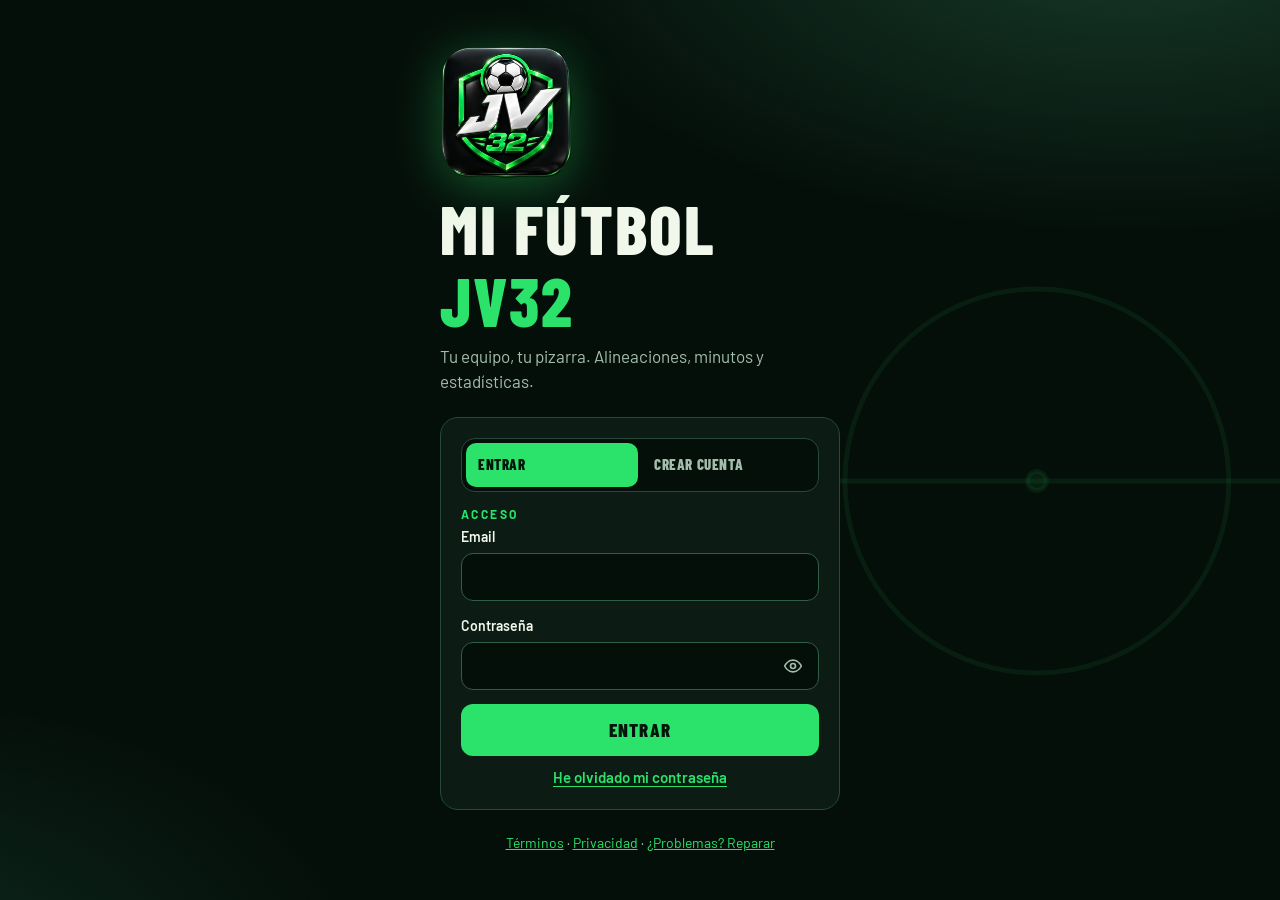
==== commit 3cb2b62e: "v11.66: móvil en el trípode, el anotador abre la cámara y emite para la familia Directo › «📱 Dejar e" ====
--- a/index.html
+++ b/index.html
@@ -3,7 +3,7 @@
 <head>
 <meta charset="utf-8">
 <title>Mi Fútbol JV32</title>
-<meta name="app-version" content="11.64">
+<meta name="app-version" content="11.66">
 <meta name="viewport" content="width=device-width,initial-scale=1,viewport-fit=cover">
 <meta name="theme-color" content="#050f0a">
 <meta name="color-scheme" content="dark">
@@ -17,8 +17,8 @@
 <link rel="icon" type="image/png" href="./favicon.png">
 <link rel="apple-touch-icon" href="./apple-touch-icon.png">
 <link rel="preload" href="barlow-400.woff2" as="font" type="font/woff2" crossorigin>
-<link rel="stylesheet" href="logo.css?v=11.64">
-<link rel="stylesheet" href="styles.css?v=11.64">
+<link rel="stylesheet" href="logo.css?v=11.66">
+<link rel="stylesheet" href="styles.css?v=11.66">
 <script src="supabase.js"></script>
 <script src="config.js"></script>
 </head>
@@ -34,8 +34,8 @@
 </div>
 <div id="modal" class="modal hidden" role="dialog" aria-modal="true" aria-labelledby="modalTitle"><div class="dialog"><h2 id="modalTitle">Jugador</h2><form id="playerForm"><label>Nombre<input name="nombre" required maxlength="90" autocomplete="off"></label><label>Dorsal (opcional)<input name="dorsal" type="number" min="0" max="99" step="1" inputmode="numeric" placeholder="Ej.: 7"></label><div class="fi-form"><label>Posición habitual<select name="posicion"></select></label><label>Otra posición<select name="posicion2"></select></label><label>Pie<select name="pie"></select></label></div><label>Foto (opcional)<input name="foto" type="file" accept="image/*"></label><div class="actions"><button class="primary">Guardar</button><button type="button" class="secondary" id="closeModal">Cancelar</button></div></form></div></div>
 <div id="info" class="modal hidden" role="dialog" aria-modal="true" aria-labelledby="infoTitle"><div class="dialog"><h2 id="infoTitle"></h2><div id="infoBody" class="legal"></div><div class="actions"><button type="button" class="secondary" id="closeInfo">Cerrar</button></div></div></div>
-<script src="estrategias-fs.js?v=11.64"></script>
-<script src="abp.js?v=11.64"></script>
-<script src="app.js?v=11.64"></script>
+<script src="estrategias-fs.js?v=11.66"></script>
+<script src="abp.js?v=11.66"></script>
+<script src="app.js?v=11.66"></script>
 </body>
 </html>
--- a/styles.css
+++ b/styles.css
@@ -2353,6 +2353,24 @@
   color: var(--mut);
   font-size: 13px;
   margin: 2px 0 0;
+}
+/* v11.65: pantalla encendida mientras la cámara espera (en el trípode, antes de grabar) */
+.cam-luz {
+  margin: 0 0 8px;
+  font-size: 13px;
+  color: #86efac;
+}
+.cam-luz:empty {
+  display: none;
+}
+.cam-luz.no {
+  padding: 8px 10px;
+  border-radius: 10px;
+  background: rgba(250, 204, 21, 0.14);
+  border: 1px solid rgba(250, 204, 21, 0.5);
+  color: var(--ink);
+  font-size: 14px;
+  font-weight: 600;
 }
 .cam-aviso {
   margin: 0 0 8px;
@@ -7672,3 +7690,55 @@
 .ci-opt.lock {
   opacity: 0.75;
 }
+/* v11.66: móvil en el trípode esperando a que el anotador abra la cámara */
+body.tri-on {
+  overflow: hidden;
+}
+.tri {
+  position: fixed;
+  inset: 0;
+  z-index: 199;
+  background: #000;
+  color: #e5e7eb;
+  display: flex;
+  align-items: center;
+  justify-content: center;
+  padding: max(16px, env(safe-area-inset-top)) 16px max(16px, env(safe-area-inset-bottom));
+  overflow-y: auto;
+}
+.tri-in {
+  max-width: 460px;
+  width: 100%;
+  text-align: center;
+}
+.tri-ic {
+  font-size: 44px;
+}
+.tri h2 {
+  margin: 6px 0 4px;
+}
+.tri-big {
+  font-size: 22px;
+  font-weight: 700;
+  color: #86efac;
+  margin: 0 0 10px;
+}
+.tri p {
+  margin: 0 0 10px;
+}
+.tri .cam-luz {
+  text-align: left;
+}
+.tri-tip {
+  color: var(--mut);
+  font-size: 13px;
+}
+.tri-bt {
+  display: flex;
+  gap: 8px;
+  flex-wrap: wrap;
+  margin-top: 8px;
+}
+.tri-bt > * {
+  flex: 1 1 auto;
+}
